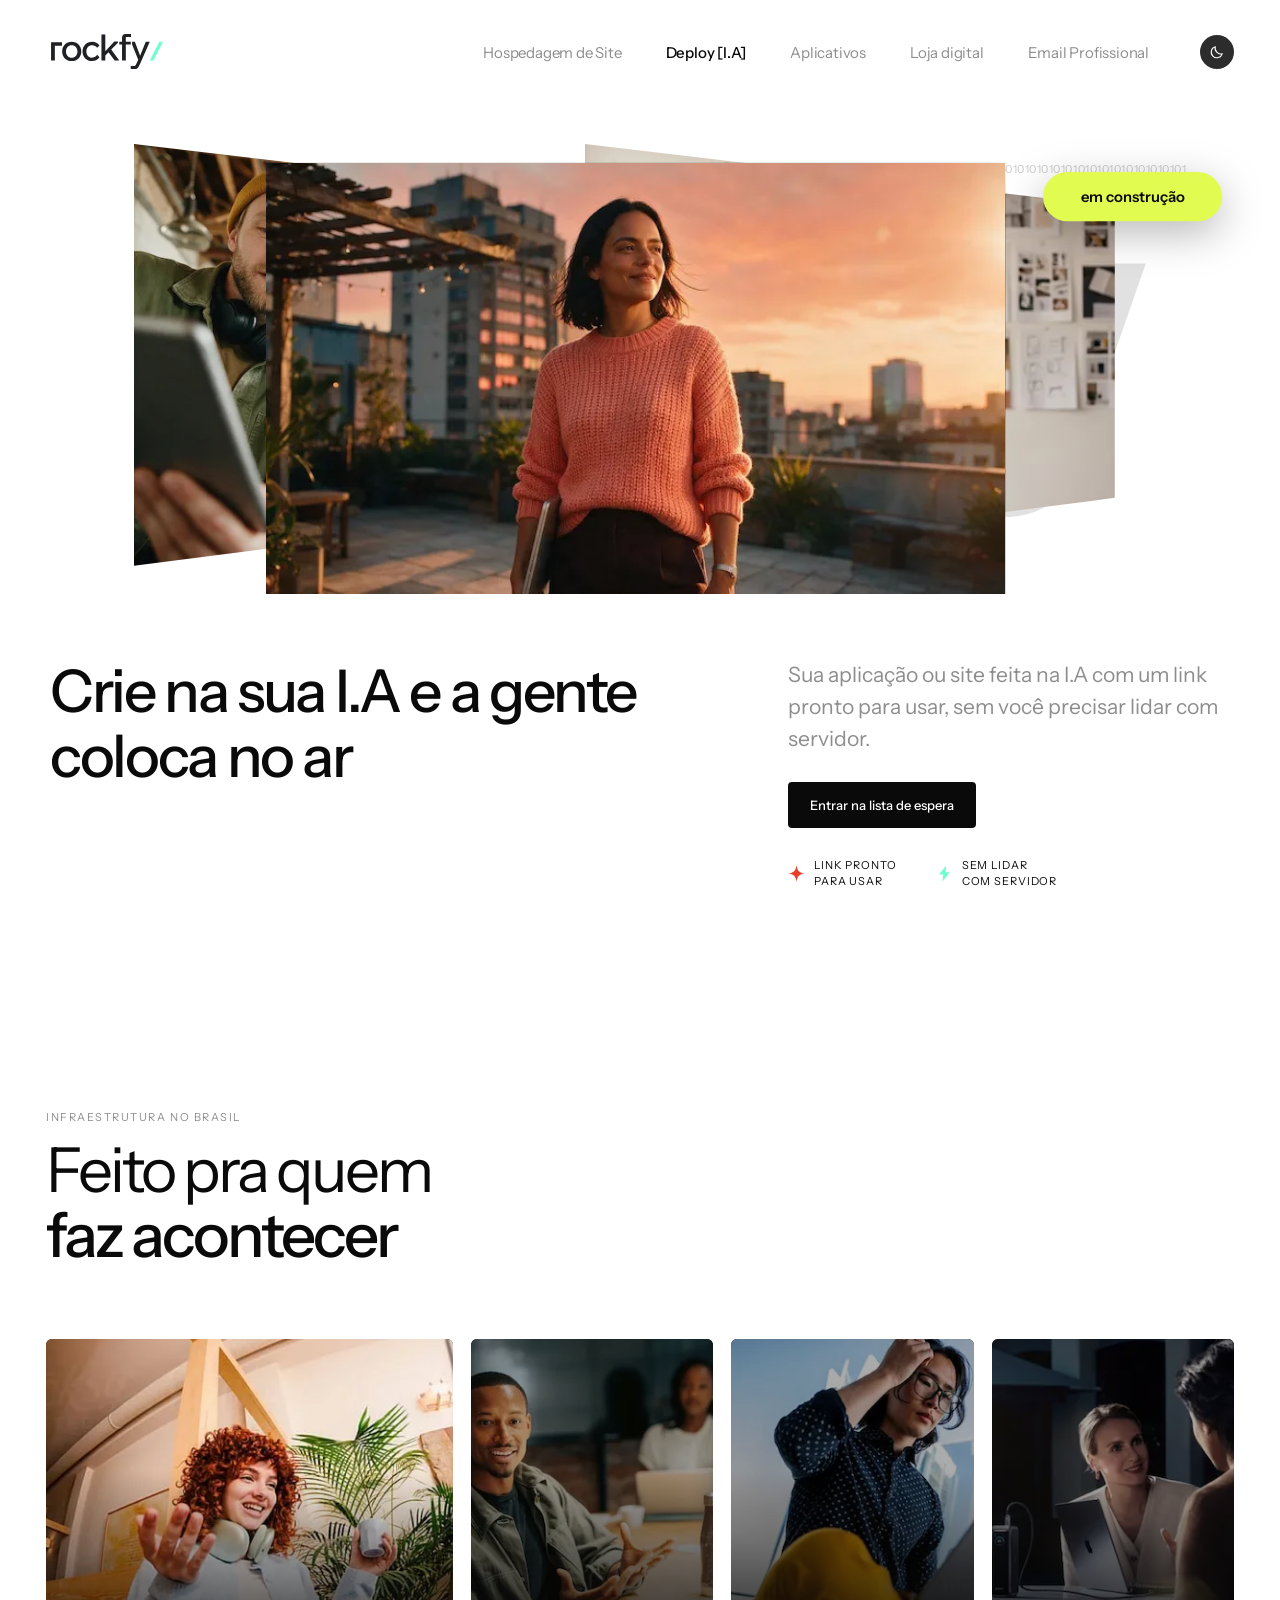
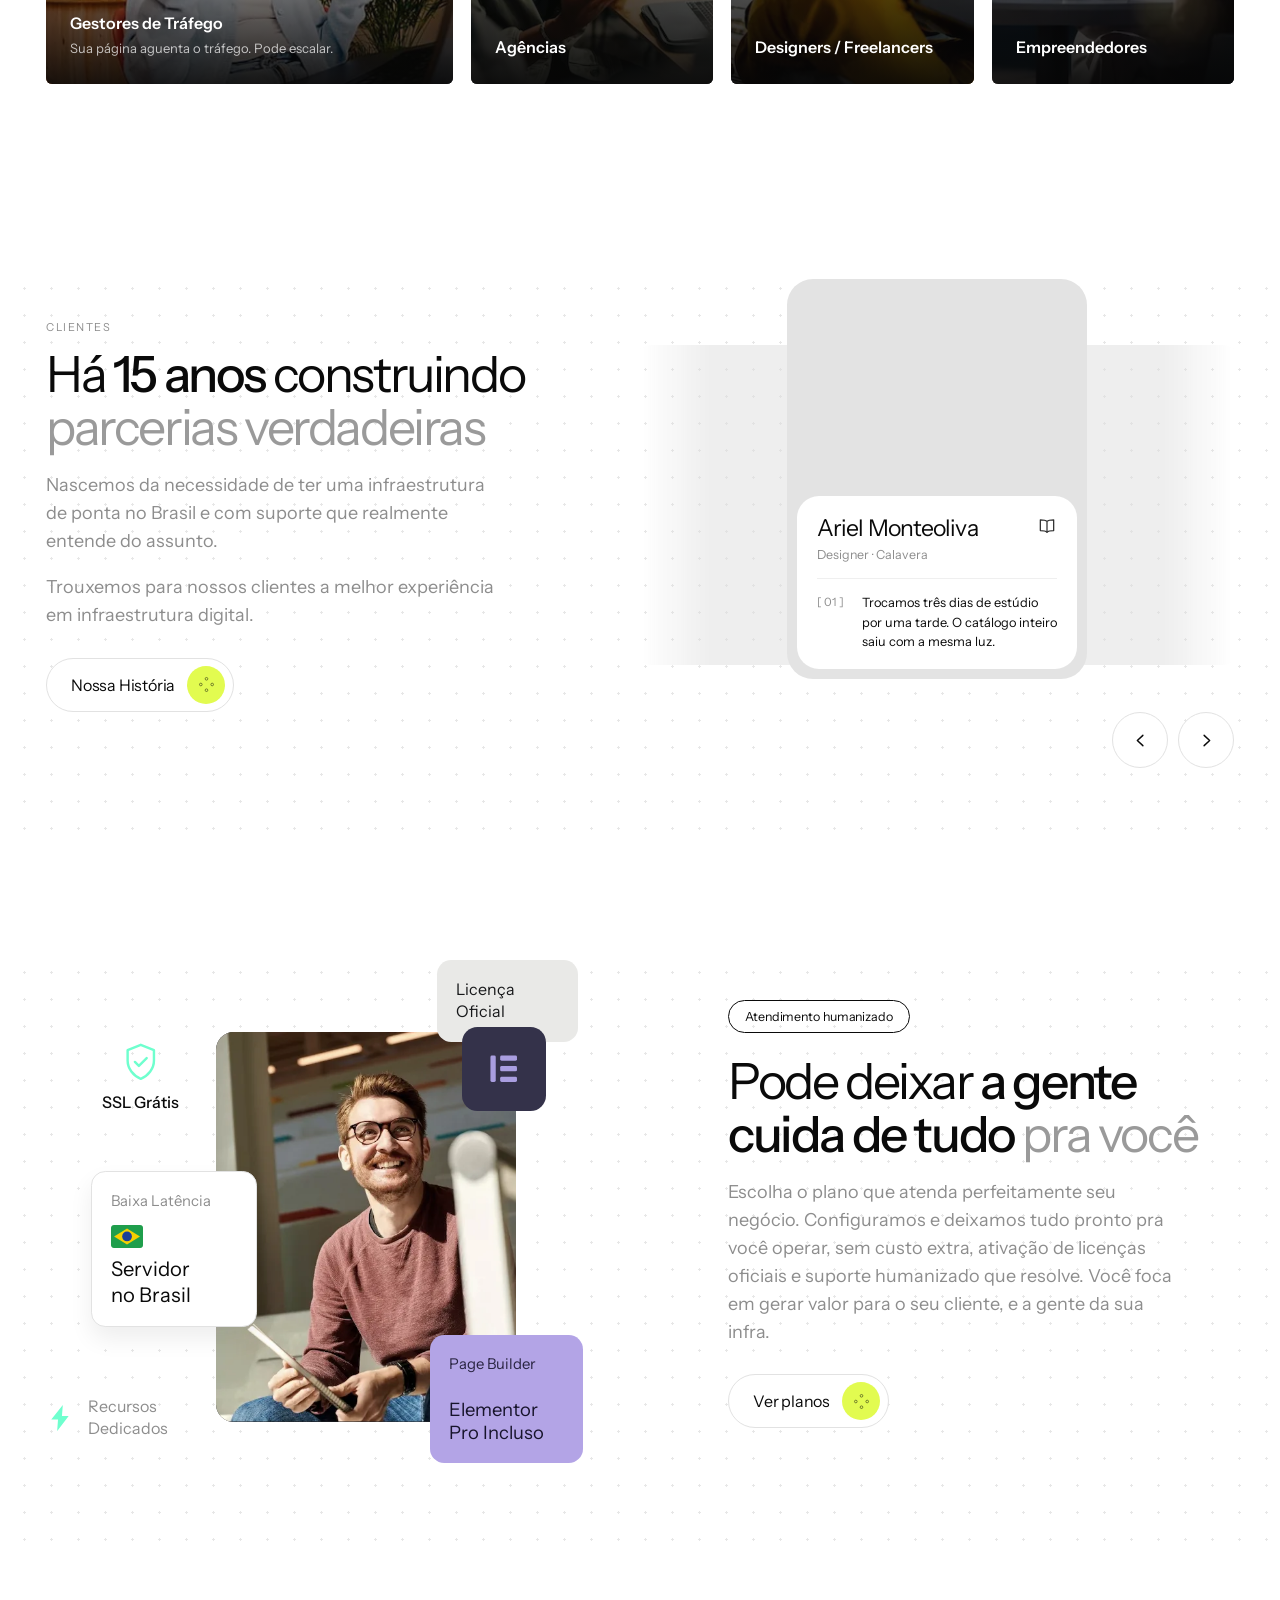
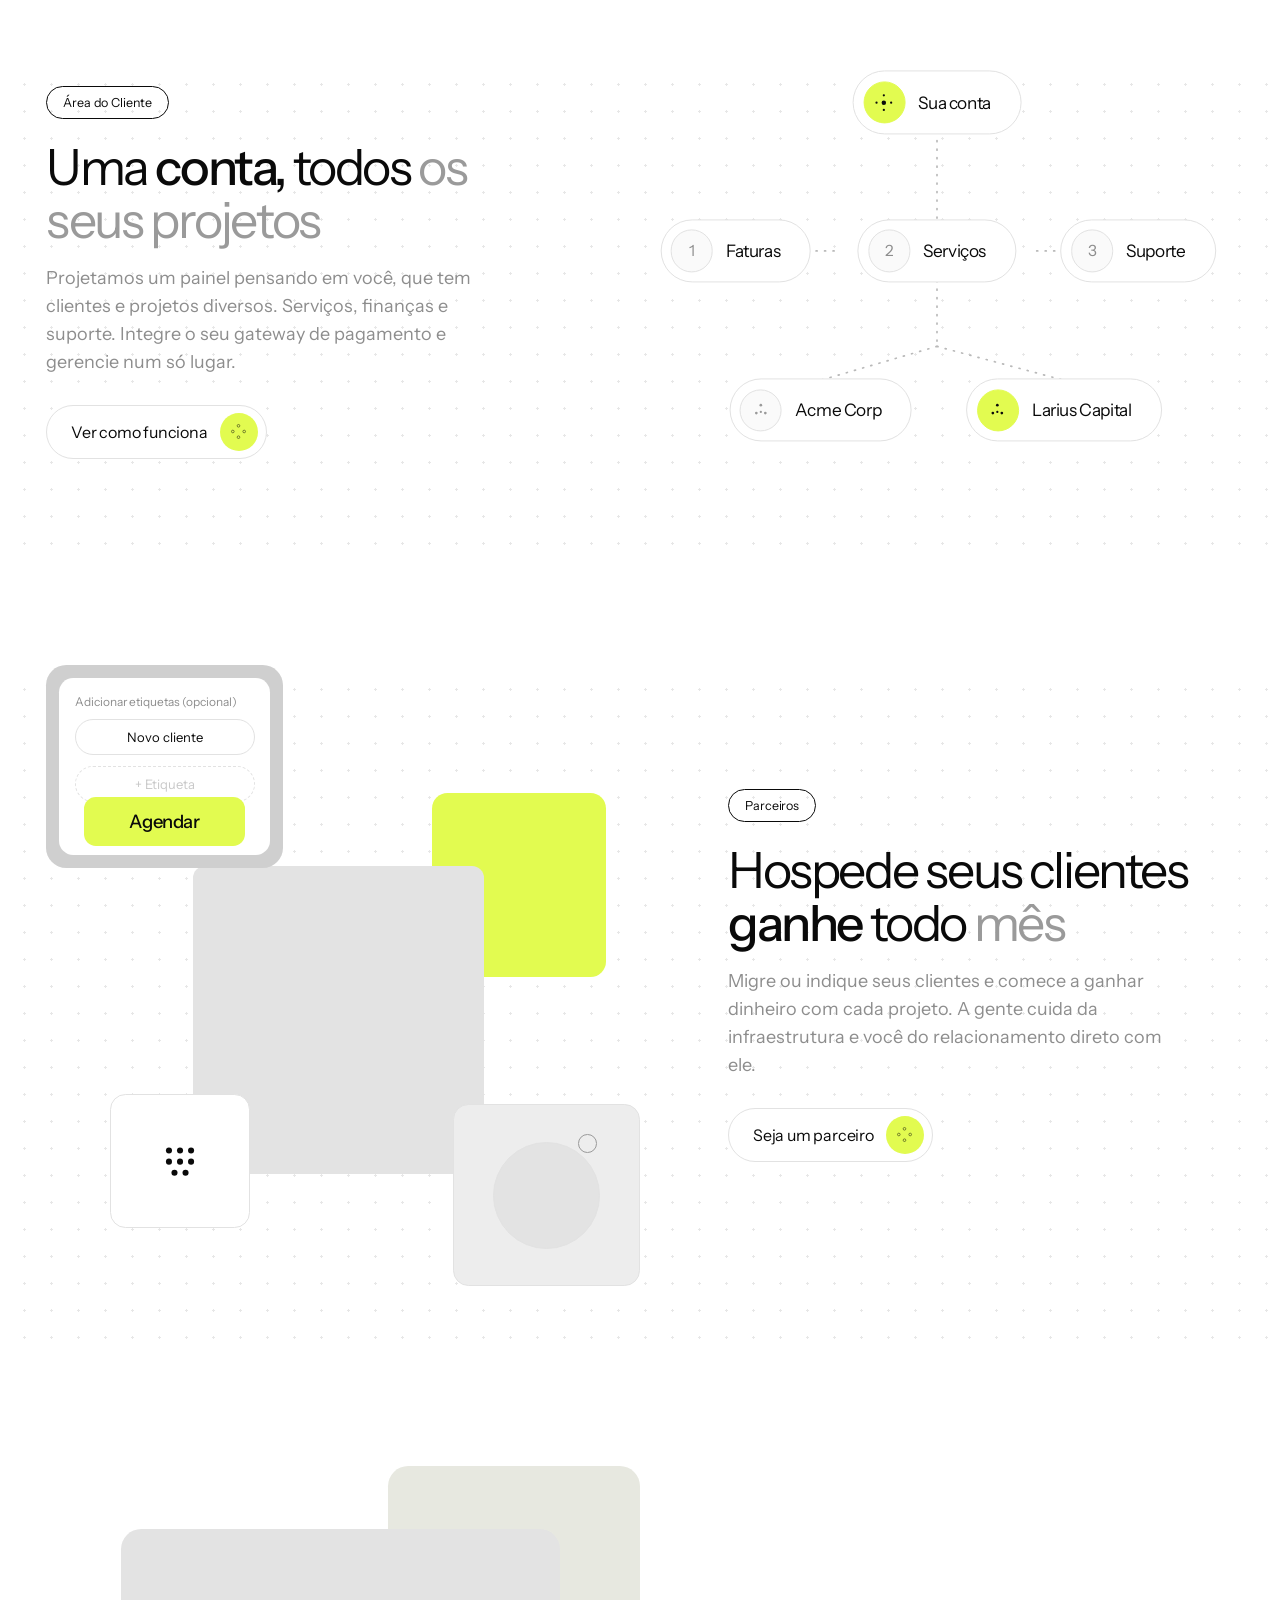
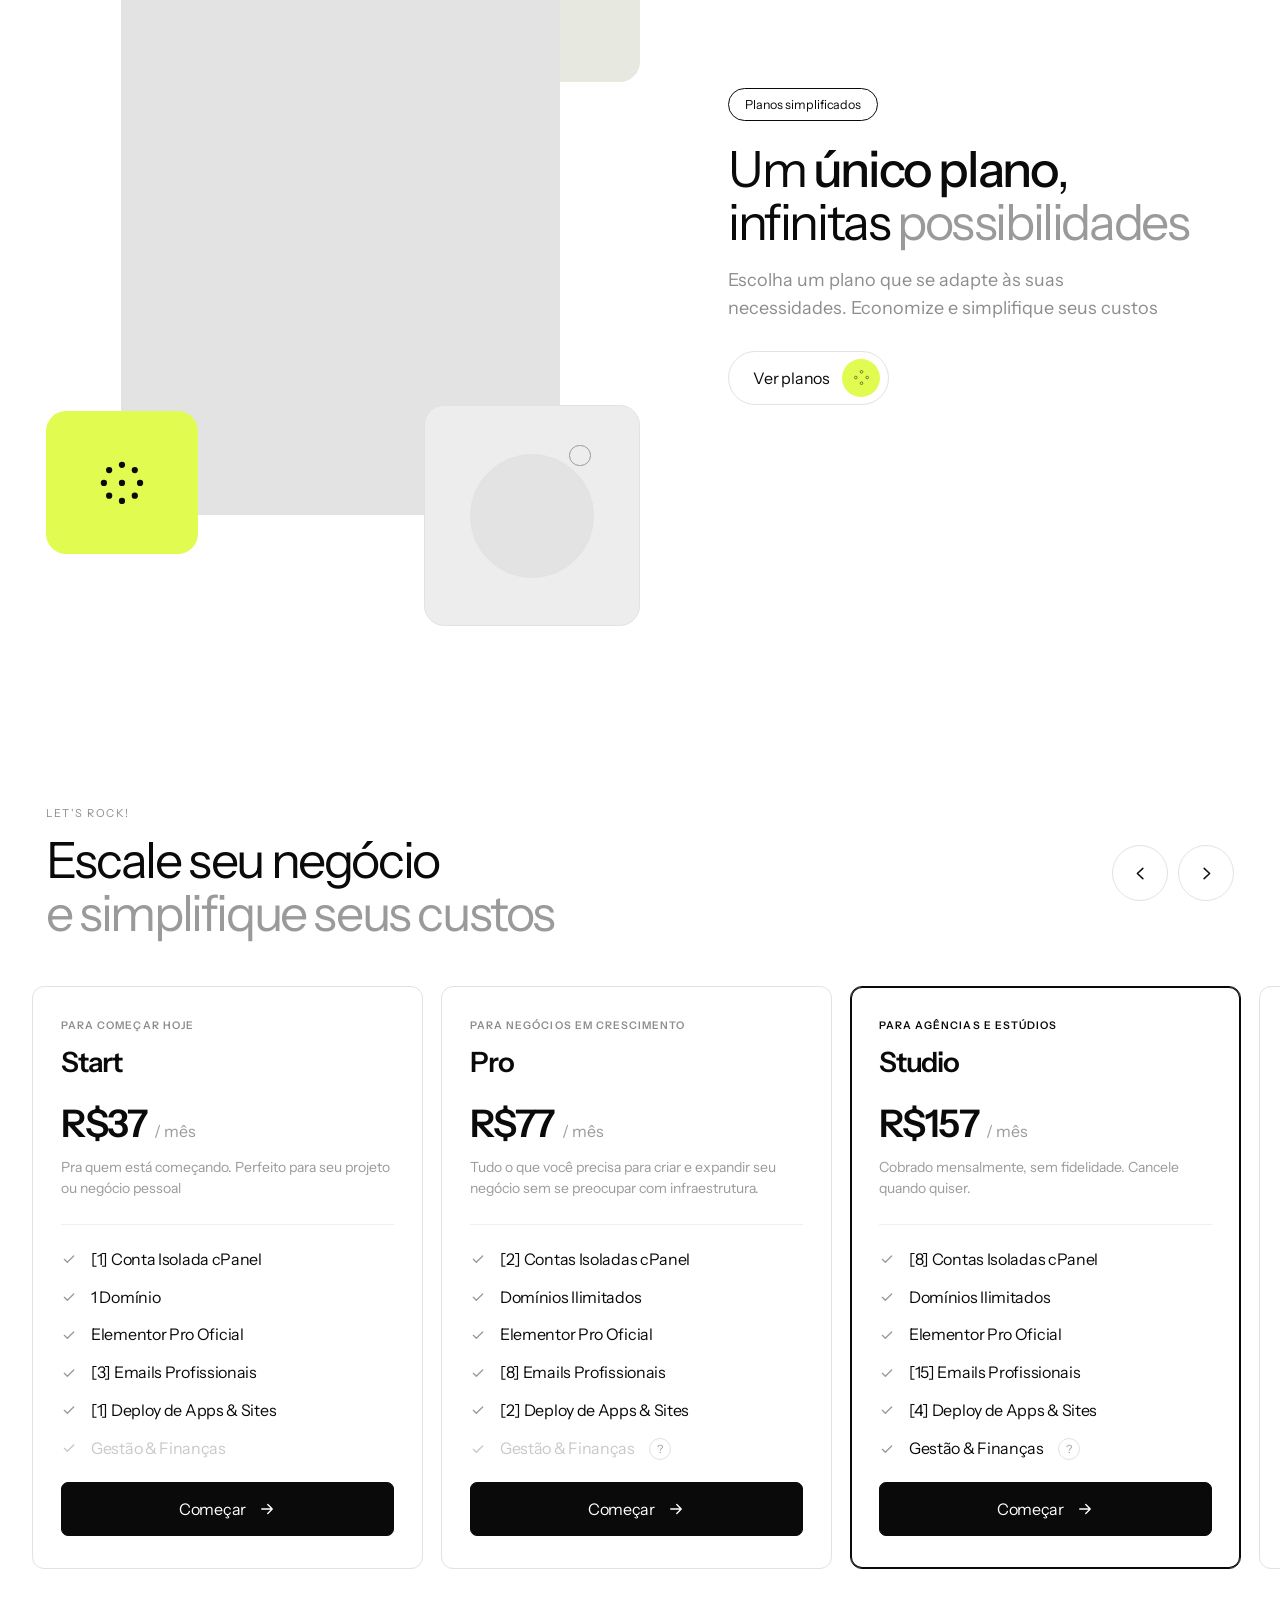
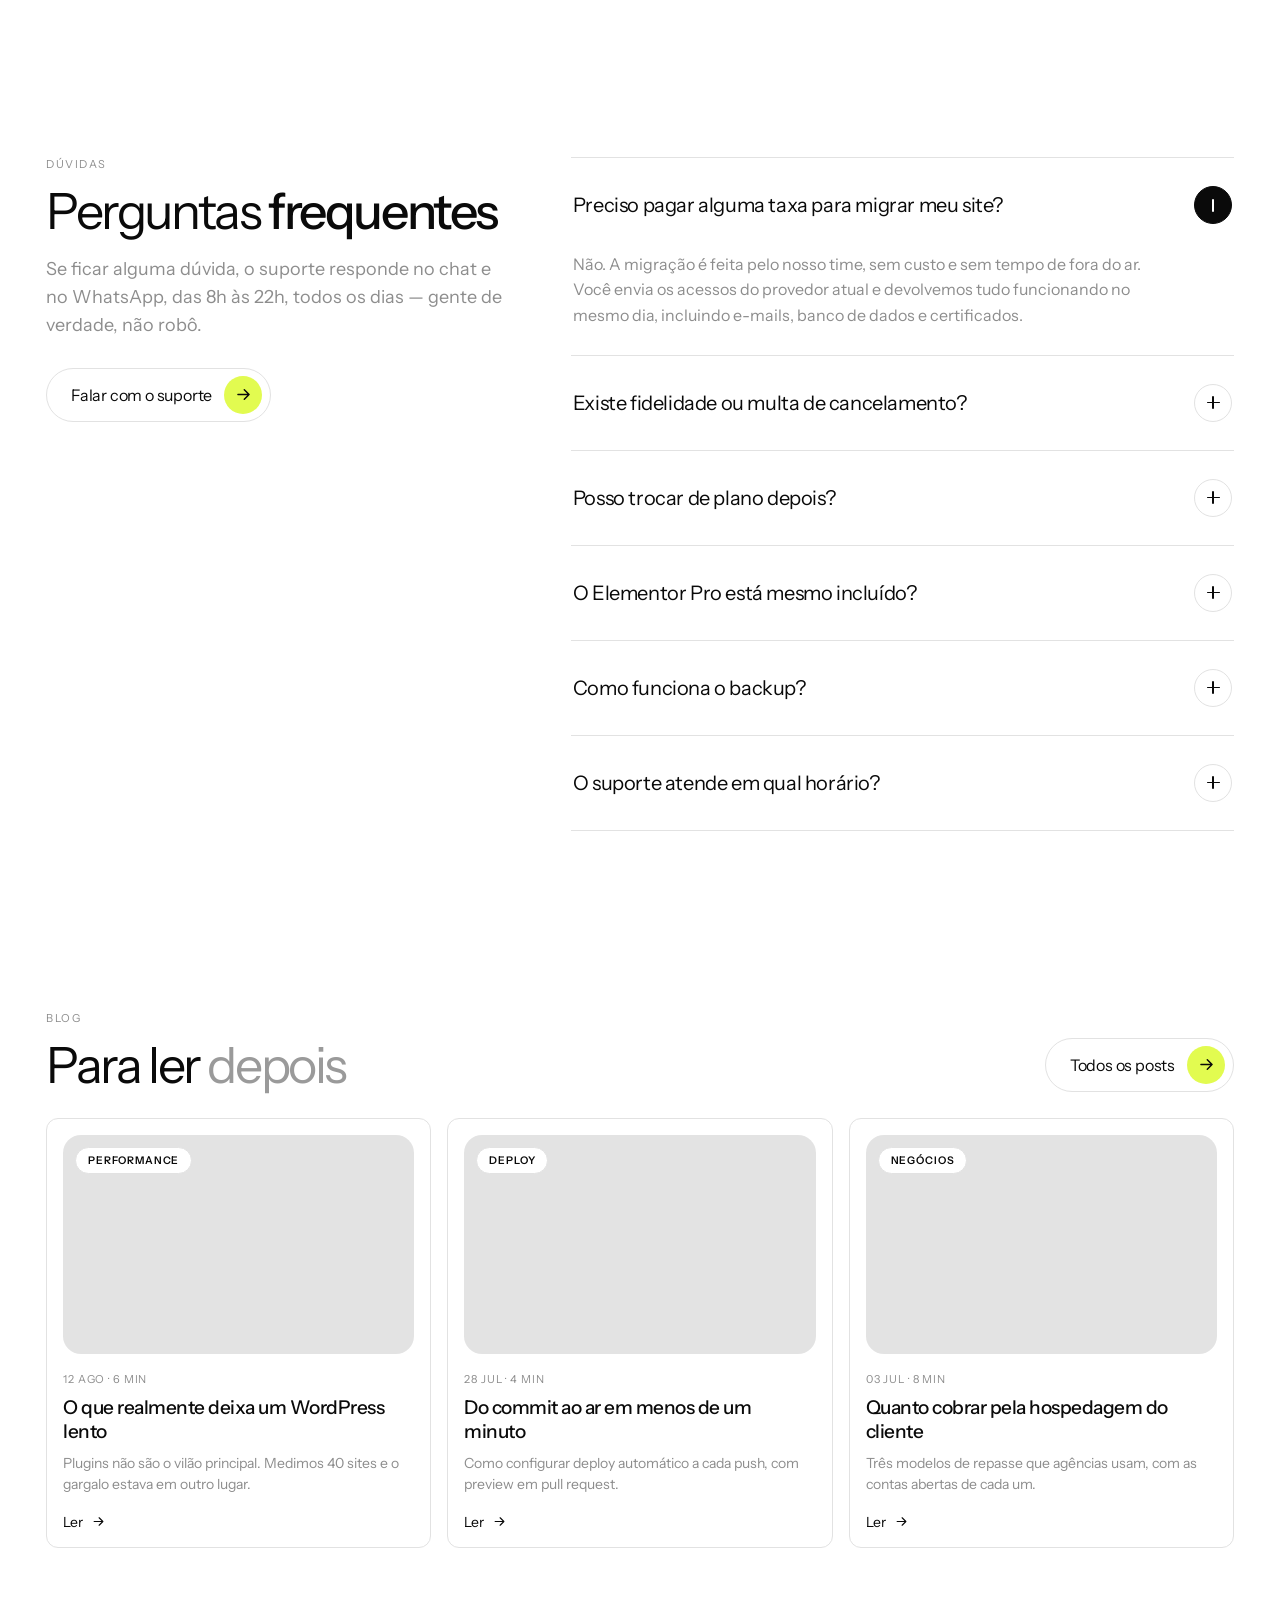
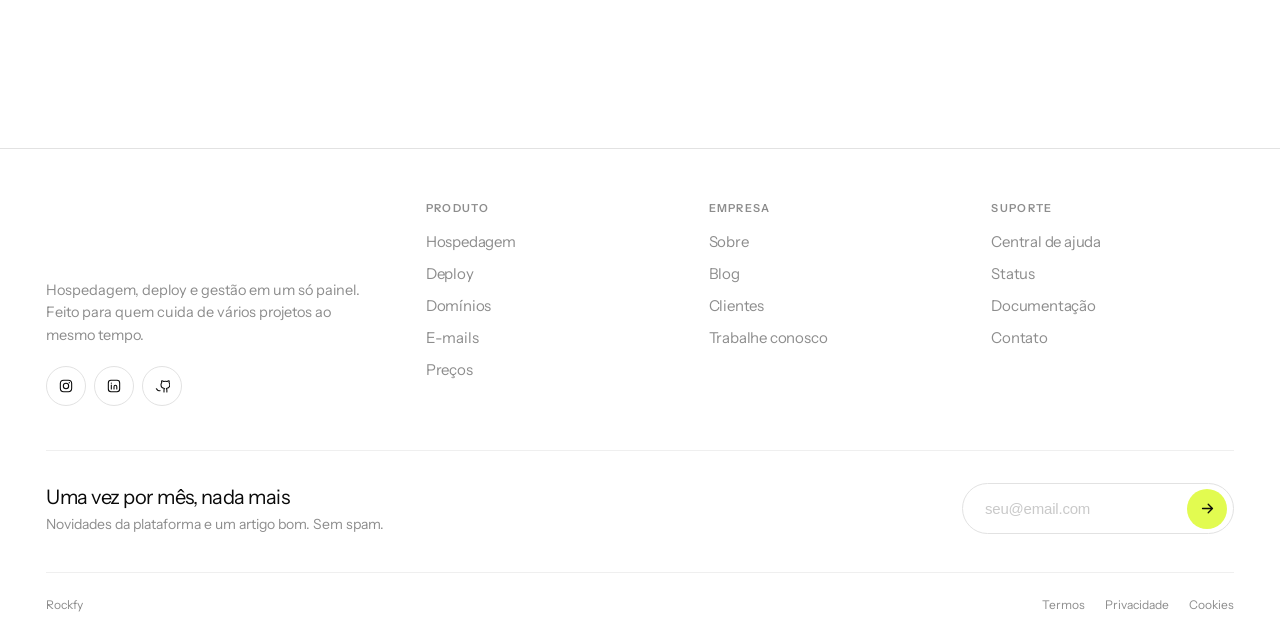
==== deploy.html @ 1d383b5d "home" ====
<!doctype html>
<html lang="pt-BR" data-theme="light">
<head>
<meta charset="UTF-8">
<meta name="viewport" content="width=device-width, initial-scale=1">
<meta name="description" content="Publique a aplicação que você criou na I.A com um link pronto para usar, sem lidar com servidor. Deploy gerenciado pela Rockfy, servidor no Brasil.">
<meta name="theme-color" content="#ffffff">
<title>Deploy de apps feitos com I.A | Rockfy</title>

<!-- domínio: rockfy.com -->
<link rel="canonical" href="https://rockfy.com/deploy">
<link rel="icon" href="icon.svg" type="image/svg+xml">
<meta name="robots" content="index,follow,max-image-preview:large">

<meta property="og:type" content="website">
<meta property="og:site_name" content="Rockfy">
<meta property="og:locale" content="pt_BR">
<meta property="og:url" content="https://rockfy.com/deploy">
<meta property="og:title" content="Deploy de apps feitos com I.A | Rockfy">
<meta property="og:description" content="Publique a aplicação que você criou na I.A com um link pronto para usar, sem lidar com servidor. Deploy gerenciado pela Rockfy, servidor no Brasil.">
<meta property="og:image" content="https://rockfy.com/img/rockfy-logo.svg">
<meta property="og:image:alt" content="Rockfy">

<meta name="twitter:card" content="summary_large_image">
<meta name="twitter:title" content="Deploy de apps feitos com I.A | Rockfy">
<meta name="twitter:description" content="Publique a aplicação que você criou na I.A com um link pronto para usar, sem lidar com servidor. Deploy gerenciado pela Rockfy, servidor no Brasil.">
<meta name="twitter:image" content="https://rockfy.com/img/rockfy-logo.svg">
<link rel="preconnect" href="https://fonts.googleapis.com">
<link rel="preconnect" href="https://fonts.gstatic.com" crossorigin>
<link href="https://fonts.googleapis.com/css2?family=Instrument+Sans:wght@400;500;600&display=swap" rel="stylesheet">
<link rel="stylesheet" href="styles.css">
<script type="application/ld+json">
{
 "@context": "https://schema.org",
 "@type": "Organization",
 "name": "Rockfy",
 "url": "https://rockfy.com",
 "logo": "https://rockfy.com/img/rockfy-logo.svg",
 "description": "Hospedagem, deploy e gestão de projetos digitais em um só painel.",
 "areaServed": {
  "@type": "Country",
  "name": "Brasil"
 },
 "contactPoint": {
  "@type": "ContactPoint",
  "contactType": "customer support",
  "availableLanguage": [
   "Portuguese"
  ],
  "hoursAvailable": {
   "@type": "OpeningHoursSpecification",
   "dayOfWeek": [
    "Monday",
    "Tuesday",
    "Wednesday",
    "Thursday",
    "Friday",
    "Saturday",
    "Sunday"
   ],
   "opens": "08:00",
   "closes": "22:00"
  }
 }
}
</script>
<script type="application/ld+json">
{
 "@context": "https://schema.org",
 "@type": "WebSite",
 "name": "Rockfy",
 "url": "https://rockfy.com",
 "inLanguage": "pt-BR"
}
</script>
<script type="application/ld+json">
{
 "@context": "https://schema.org",
 "@type": "FAQPage",
 "mainEntity": [
  {
   "@type": "Question",
   "name": "Preciso pagar alguma taxa para migrar meu site?",
   "acceptedAnswer": {
    "@type": "Answer",
    "text": "Não. A migração é feita pelo nosso time, sem custo e sem tempo de fora do ar. Você envia os acessos do provedor atual e devolvemos tudo funcionando no mesmo dia, incluindo e-mails, banco de dados e certificados."
   }
  },
  {
   "@type": "Question",
   "name": "Existe fidelidade ou multa de cancelamento?",
   "acceptedAnswer": {
    "@type": "Answer",
    "text": "Nenhuma. A cobrança é mensal e você cancela pelo painel quando quiser. O plano segue ativo até o fim do ciclo já pago, e você leva seus arquivos e bancos num backup completo."
   }
  },
  {
   "@type": "Question",
   "name": "Posso trocar de plano depois?",
   "acceptedAnswer": {
    "@type": "Answer",
    "text": "Sim, para cima ou para baixo, a qualquer momento. O upgrade vale na hora e cobramos apenas a diferença proporcional aos dias restantes. O downgrade entra no próximo ciclo, sem perder nada do que está publicado."
   }
  },
  {
   "@type": "Question",
   "name": "O Elementor Pro está mesmo incluído?",
   "acceptedAnswer": {
    "@type": "Answer",
    "text": "Está, com licença oficial ativada direto no painel — não é versão anulada nem compartilhada. Vale para todos os sites dentro do seu plano, enquanto a assinatura estiver ativa."
   }
  },
  {
   "@type": "Question",
   "name": "Como funciona o backup?",
   "acceptedAnswer": {
    "@type": "Answer",
    "text": "Backup diário automático dos últimos 30 dias, guardado fora do servidor principal. A restauração é feita por você mesmo, em um clique, escolhendo o dia — ou pelo suporte, se preferir."
   }
  },
  {
   "@type": "Question",
   "name": "O suporte atende em qual horário?",
   "acceptedAnswer": {
    "@type": "Answer",
    "text": "Chat e WhatsApp das 8h às 22h, todos os dias. Fora desse horário, incidentes de indisponibilidade continuam monitorados por plantão e tratados na hora."
   }
  }
 ]
}
</script>
</head>
<body>
<div class="screen" id="site-content">
<!-- ══════ HEADER ══════ -->
  <header class="top">
    <a class="logo" href="index.html" aria-label="Rockfy — página inicial"><img src="img/rockfy-logo.svg" width="120" height="44" decoding="async" alt="Rockfy">
      <svg viewBox="0 0 100 100" xmlns="http://www.w3.org/2000/svg">
        <path class="fg" d="M6 6h58v18H30v13h30v18H30v18H6V6Z"/>
        <rect class="fg" x="6" y="66" width="20" height="20"/>
        <circle class="bg" cx="24" cy="17" r="4.6"/><circle class="bg" cx="40" cy="13" r="4"/>
        <circle class="bg" cx="52" cy="22" r="3.4"/><circle class="bg" cx="20" cy="34" r="3.6"/>
        <circle class="bg" cx="42" cy="45" r="3.2"/><circle class="bg" cx="20" cy="55" r="3"/>
        <text class="fg" x="72" y="88" font-family="Helvetica,Arial" font-size="15">®</text>
      </svg></a>
    <nav class="topnav">
      <a href="#">Hospedagem de Site</a>
      <a href="deploy.html" class="is-on" aria-current="page">Deploy [I.A]</a>
      <a href="#">Aplicativos</a>
      <a href="#">Loja digital</a>
      <a href="#">Email Profissional</a>
    </nav>
    <nav class="nav">
      <button class="burger" id="menuBtn" aria-label="Abrir menu" aria-expanded="false" aria-controls="mobileMenu"><span></span><span></span></button>
      <span class="label" id="menuLabel">Menu</span>
    </nav>
    <button class="moon" id="themeBtn" aria-label="Alternar tema"><svg viewBox="0 0 24 24"><path d="M20 14.5A8.5 8.5 0 0 1 9.5 4a8.5 8.5 0 1 0 10.5 10.5Z" stroke-width="1.6" stroke-linejoin="round"/></svg></button>
  </header>

  <!-- ══════ MENU MOBILE ══════ -->
  <div class="mmenu" id="mobileMenu" hidden>
    <nav class="mmenu__nav" aria-label="Menu principal">
      <a href="#">Hospedagem de Site</a>
      <a href="deploy.html" class="is-on" aria-current="page">Deploy [I.A]</a>
      <a href="#">Aplicativos</a>
      <a href="#">Loja digital</a>
      <a href="#">Email Profissional</a>
    </nav>
  </div>
<main id="main-content">
<!-- ══════ HERO DEPLOY ══════ -->
  <section class="deploy-hero" aria-labelledby="deploy-title">
    <div class="deploy-stage">
      <div class="deploy-stage__word"><img src="deploy-assets/deploy.svg" width="1118" height="363" decoding="async" alt="" aria-hidden="true"></div>
      <p class="deploy-binary" aria-hidden="true">01010101010101010101010101010101010101</p>
      <div class="deploy-stack-wrap"><div class="deploy-stack" role="img" aria-label="Composição de quatro camadas sobrepostas">
        <div class="deploy-card"><img src="deploy-assets/6.webp" width="700" height="467" decoding="async" alt="" aria-hidden="true"></div><div class="deploy-card"><img src="deploy-assets/5.webp" width="700" height="394" decoding="async" alt="" aria-hidden="true"></div><div class="deploy-card"><img src="deploy-assets/freelancer.webp" width="600" height="360" decoding="async" alt="" aria-hidden="true"></div><div class="deploy-card"><img src="deploy-assets/designer.webp" width="600" height="401" decoding="async" alt="" aria-hidden="true"></div>
        <div class="deploy-pill" aria-hidden="true"><svg viewBox="0 0 158 44" preserveAspectRatio="xMidYMid meet"><rect width="157.3" height="43.3" rx="21.6" fill="var(--accent)"></rect><text x="50%" y="50%" text-anchor="middle" dominant-baseline="central" font-family="var(--font)" font-size="13" font-weight="600" fill="var(--on-accent)">em construção</text></svg></div>
      </div></div>
    </div>
    <div class="deploy-content"><h1 id="deploy-title">Crie na sua I.A e a gente coloca no ar</h1><div class="deploy-pitch"><p>Sua aplicação ou site feita na I.A com um link pronto para usar, sem você precisar lidar com servidor.</p><button class="deploy-cta" type="button">Entrar na lista de espera</button><div class="deploy-features"><div class="deploy-feature"><svg width="17" height="17" viewBox="0 0 24 24" fill="#e8402a" aria-hidden="true"><path d="M12 0c1.05 8.2 3.8 10.95 12 12-8.2 1.05-10.95 3.8-12 12-1.05-8.2-3.8-10.95-12-12C8.2 10.95 10.95 8.2 12 0z"></path></svg><span>Link pronto<br>para usar</span></div><div class="deploy-feature"><svg width="16" height="17" viewBox="0 0 24 24" fill="#6fffce" aria-hidden="true"><path d="M13.6 0 3 13.4h6.2L8.4 24 19 10.2h-6.2L13.6 0z"></path></svg><span>Sem lidar<br>com servidor</span></div></div></div></div>
  </section>

  <!-- ══════ 2 · DEPOIMENTOS ══════ -->
  <section class="section" aria-labelledby="audience-title">
    <div class="voices__head">
      <div>
        <p class="eyebrow">Infraestrutura no Brasil</p>
        <h2 class="voices__title" id="audience-title">Feito pra quem <br><b>faz acontecer</b></h2>
      </div>
    </div>
    <div class="audience-row" id="audienceRow">
      <button type="button" class="audience-card" aria-pressed="false">
        <img class="audience-card__media" src="img/trefego.webp" alt="Gestores de Tráfego" width="600" height="360" decoding="async" loading="lazy">
        <span class="audience-card__veil"></span>
        <span class="audience-card__text">
          <span class="audience-card__title">Gestores de Tráfego</span>
          <span class="audience-card__desc">Sua página aguenta o tráfego. Pode escalar.</span>
        </span>
      </button>
      <button type="button" class="audience-card" aria-pressed="false">
        <img class="audience-card__media" src="img/agencia.webp" alt="Agências" width="600" height="360" decoding="async" loading="lazy">
        <span class="audience-card__veil"></span>
        <span class="audience-card__text">
          <span class="audience-card__title">Agências</span>
          <span class="audience-card__desc">Um painel isolado por cliente. Revenda sem dor de cabeça.</span>
        </span>
      </button>
      <button type="button" class="audience-card" aria-pressed="false">
        <img class="audience-card__media" src="img/freelancer.webp" alt="Designers / Freelancers" width="600" height="360" decoding="async" loading="lazy">
        <span class="audience-card__veil"></span>
        <span class="audience-card__text">
          <span class="audience-card__title">Designers / Freelancers</span>
          <span class="audience-card__desc">Elementor Pro incluso. Entregue o projeto mais rápido.</span>
        </span>
      </button>
      <button type="button" class="audience-card" aria-pressed="false">
        <img class="audience-card__media" src="img/empreendedor.webp" alt="Empreendedores" width="600" height="360" decoding="async" loading="lazy">
        <span class="audience-card__veil"></span>
        <span class="audience-card__text">
          <span class="audience-card__title">Empreendedores</span>
          <span class="audience-card__desc">Site no ar e suporte com gente de verdade do outro lado.</span>
        </span>
      </button>
    </div>
  </section>

  <!-- ══════ 3 · INVEST IN YOUR PEOPLE ══════ -->
  <section class="section dotted">
    <div class="split">
      <div>
        <p class="eyebrow">Clientes</p>
        <h2 class="title">Há <b>15 anos</b> construindo <em>parcerias verdadeiras</em></h2>
        <p class="para">Nascemos da necessidade de ter uma infraestrutura de ponta no Brasil e com suporte que realmente entende do assunto.</p>
        <p class="para">Trouxemos para nossos clientes a melhor experiência em infraestrutura digital.</p>
        <button class="cta">
          Nossa História
          <span class="badge"><svg viewBox="0 0 40 40"><circle cx="20" cy="8" r="2.8"/><circle cx="32" cy="20" r="2.8"/><circle cx="20" cy="32" r="2.8"/><circle cx="8" cy="20" r="2.8"/></svg></span>
        </button>
      </div>

      <div class="voices-embedded" aria-roledescription="carrossel" aria-label="Depoimentos de clientes">
        <div class="deck" id="deckClients"></div>
        <div class="dots" id="dotsClients"></div>
        <div class="voices__controls"><button class="arrowbtn" id="prevEmbedded" aria-label="Anterior"><svg viewBox="0 0 24 24"><path d="M15 5.5 8 12l7 6.5" stroke-width="1.8" stroke-linecap="round" stroke-linejoin="round"/></svg></button><button class="arrowbtn" id="nextEmbedded" aria-label="Próximo"><svg viewBox="0 0 24 24"><path d="m9 5.5 7 6.5-7 6.5" stroke-width="1.8" stroke-linecap="round" stroke-linejoin="round"/></svg></button></div>
      </div>
    </div>
  </section>

  <!-- ══════ 4 · CATÁLOGO / COLAGEM A ══════ -->
  <section class="section dotted">
    <div class="split split--rev">
      <div>
        <span class="tagline">Atendimento humanizado</span>
        <h2 class="title">Pode deixar <b>a gente cuida de tudo</b> <em>pra você</em></h2>
        <p class="para">Escolha o plano que atenda perfeitamente seu negócio. Configuramos e deixamos tudo pronto pra você operar, sem custo extra, ativação de licenças oficiais e suporte humanizado que resolve. Você foca em gerar valor para o seu cliente, e a gente da sua infra.</p>
        <button class="cta">
          Ver planos
          <span class="badge"><svg viewBox="0 0 40 40"><circle cx="20" cy="8" r="2.8"/><circle cx="32" cy="20" r="2.8"/><circle cx="20" cy="32" r="2.8"/><circle cx="8" cy="20" r="2.8"/></svg></span>
        </button>
      </div>

      <div class="wp-collage">
        <div class="wp-collage__photo">
          <img src="img/hospedagem-gerenciada.webp" alt="" aria-hidden="true" width="464" height="600" loading="lazy" decoding="async">
        </div>

        <div class="wp-fl wp-fl--ssl">
          <div class="wp-fl-icon">
            <svg viewBox="0 0 24 24" fill="none" stroke="#6fffce" stroke-width="1.4" stroke-linecap="round" stroke-linejoin="round" aria-hidden="true">
              <path d="M12 2.2 4.4 5.3v6c0 4.6 3.2 8.8 7.6 10.5 4.4-1.7 7.6-5.9 7.6-10.5v-6L12 2.2z"/>
              <path d="M8.6 12.1l2.3 2.3 4.5-4.5"/>
            </svg>
            <p>SSL Grátis</p>
          </div>
        </div>

        <div class="wp-fl wp-fl--models">
          <div class="wp-fl-box"><p class="wp-fl-box__label">Licença Oficial</p></div>
        </div>

        <div class="wp-fl wp-fl--logo" aria-hidden="true">
          <svg viewBox="0 0 24 24" fill="#a99ee0">
            <rect x="3" y="3" width="3.6" height="18" rx="1"/>
            <rect x="9.6" y="3" width="11.4" height="3.6" rx="1"/>
            <rect x="9.6" y="10.2" width="11.4" height="3.6" rx="1"/>
            <rect x="9.6" y="17.4" width="11.4" height="3.6" rx="1"/>
          </svg>
        </div>

        <div class="wp-fl wp-fl--latency">
          <div class="wp-fl-box">
            <p class="wp-fl-box__label">Baixa Latência</p>
            <svg class="wp-flag" viewBox="0 0 42 30" aria-hidden="true">
              <rect width="42" height="30" rx="2" fill="#1f9e4c"/>
              <path d="M21 4.5 38 15 21 25.5 4 15z" fill="#f5d000"/>
              <circle cx="21" cy="15" r="6.4" fill="#1c3f97"/>
            </svg>
            <p class="wp-fl-box__value">Servidor<br>no Brasil</p>
          </div>
        </div>

        <div class="wp-fl wp-fl--resources">
          <div class="wp-fl-icon">
            <svg viewBox="0 0 24 24" fill="#6fffce" aria-hidden="true"><path d="M13.6 0 3 13.4h6.2L8.4 24 19 10.2h-6.2L13.6 0z"/></svg>
            <p>Recursos<br>Dedicados</p>
          </div>
        </div>

        <div class="wp-fl wp-fl--builder">
          <div class="wp-fl-box">
            <p class="wp-fl-box__label">Page Builder</p>
            <p class="wp-fl-box__value">Elementor<br>Pro Incluso</p>
          </div>
        </div>
      </div>
    </div>
  </section>

  <!-- ══════ 5 · DATA GRID ══════ -->
  <section class="section dotted">
    <div class="split split--cta-last">
      <div>
        <span class="tagline">Área do Cliente</span>
        <h2 class="title">Uma <b>conta,</b> todos <em>os seus projetos</em></h2>
        <p class="para">Projetamos um painel pensando em você, que tem clientes e projetos diversos. Serviços, finanças e suporte. Integre o seu gateway de pagamento e gerencie num só lugar.</p>
        <button class="cta">
          Ver como funciona
          <span class="badge"><svg viewBox="0 0 40 40"><circle cx="20" cy="8" r="2.8"/><circle cx="32" cy="20" r="2.8"/><circle cx="20" cy="32" r="2.8"/><circle cx="8" cy="20" r="2.8"/></svg></span>
        </button>
      </div>

      <div class="flow" role="img" aria-label="Sua conta distribui para Faturas, Serviços e Suporte, que atendem os clientes Acme Corp e Larius Capital">
        <svg class="flow__wires" viewBox="0 0 560 400" preserveAspectRatio="none" aria-hidden="true">
          <path d="M280 68 V152"/><path d="M158 180 H186"/><path d="M374 180 H402"/>
          <path d="M280 208 V270"/><path d="M280 270 L170 302"/><path d="M280 270 L400 302"/>
        </svg>
        <div class="node node--accent n-tags">
          <span class="node__badge"><svg viewBox="0 0 40 40"><circle cx="20" cy="20" r="4"/><circle cx="20" cy="7" r="2"/><circle cx="33" cy="20" r="2"/><circle cx="20" cy="33" r="2"/><circle cx="7" cy="20" r="2"/></svg></span>
          <span>Sua conta</span>
        </div>
        <div class="node n-sms"><span class="node__badge">1</span><span>Faturas</span></div>
        <div class="node n-insta"><span class="node__badge">2</span><span>Serviços</span></div>
        <div class="node n-mail"><span class="node__badge">3</span><span>Suporte</span></div>
        <div class="node n-u1">
          <span class="node__badge"><svg viewBox="0 0 40 40"><circle cx="20" cy="12" r="2.4"/><circle cx="12" cy="26" r="2.4"/><circle cx="28" cy="26" r="2.4"/><circle cx="20" cy="24" r="2"/></svg></span>
          <span>Acme Corp</span>
        </div>
        <div class="node node--accent n-u2">
          <span class="node__badge"><svg viewBox="0 0 40 40"><circle cx="20" cy="12" r="2.4"/><circle cx="12" cy="26" r="2.4"/><circle cx="28" cy="26" r="2.4"/><circle cx="20" cy="24" r="2"/></svg></span>
          <span>Larius Capital</span>
        </div>
      </div>
    </div>
  </section>

  <!-- ══════ 6 · AGENDAMENTO / COLAGEM B ══════ -->
  <section class="section dotted">
    <div class="split split--rev">
      <div>
        <span class="tagline">Parceiros</span>
        <h2 class="title">Hospede seus clientes <b>ganhe</b> todo <em>mês</em></h2>
        <p class="para">Migre ou indique seus clientes e comece a ganhar dinheiro com cada projeto. A gente cuida da infraestrutura e você do relacionamento direto com ele.</p>
        <button class="cta">
          Seja um parceiro
          <span class="badge"><svg viewBox="0 0 40 40"><circle cx="20" cy="8" r="2.8"/><circle cx="32" cy="20" r="2.8"/><circle cx="20" cy="32" r="2.8"/><circle cx="8" cy="20" r="2.8"/></svg></span>
        </button>
      </div>

      <div class="collage col-b">
        <div class="b-lime"></div>
        <div class="b-photo"></div>
        <div class="b-ui">
          <div class="b-ui__inner">
            <p class="b-ui__label">Adicionar etiquetas (opcional)</p>
            <div class="b-ui__pill">Novo cliente</div>
            <div class="b-ui__pill b-ui__pill--ghost">+ Etiqueta</div>
          </div>
          <button class="b-ui__btn">Agendar</button>
        </div>
        <span class="b-mark">
          <svg viewBox="0 0 40 40">
            <circle cx="12" cy="12" r="2.2"/><circle cx="20" cy="12" r="2.2"/><circle cx="28" cy="12" r="2.2"/>
            <circle cx="12" cy="20" r="2.2"/><circle cx="20" cy="20" r="2.2"/><circle cx="28" cy="20" r="2.2"/>
            <circle cx="16" cy="28" r="2.2"/><circle cx="24" cy="28" r="2.2"/>
          </svg>
        </span>
        <div class="b-product"><span class="disc"></span></div>
      </div>
    </div>
  </section>

  <!-- ══════ 7 · COLAGEM VERTICAL ══════ -->
  <section class="section">
    <div class="split split--rev">
      <div>
        <span class="tagline">Planos simplificados</span>
        <h2 class="title">Um <b>único plano</b>, infinitas <em>possibilidades</em></h2>
        <p class="para">Escolha um plano que se adapte às suas necessidades. Economize e simplifique seus custos</p>
        <button class="cta">
          Ver planos
          <span class="badge"><svg viewBox="0 0 40 40"><circle cx="20" cy="8" r="2.8"/><circle cx="32" cy="20" r="2.8"/><circle cx="20" cy="32" r="2.8"/><circle cx="8" cy="20" r="2.8"/></svg></span>
        </button>
      </div>

      <div class="collage col-c">
      <div class="c-back"></div>
      <div class="c-photo"></div>
      <span class="c-lime">
        <svg viewBox="0 0 40 40">
          <circle cx="20" cy="9" r="1.9"/><circle cx="27.8" cy="12.2" r="1.9"/><circle cx="31" cy="20" r="1.9"/>
          <circle cx="27.8" cy="27.8" r="1.9"/><circle cx="20" cy="31" r="1.9"/><circle cx="12.2" cy="27.8" r="1.9"/>
          <circle cx="9" cy="20" r="1.9"/><circle cx="12.2" cy="12.2" r="1.9"/><circle cx="20" cy="20" r="1.9"/>
        </svg>
      </span>
      <div class="c-product"><span class="disc"></span></div>
      </div>
    </div>
  </section>


<section class="section">
    <div class="head">
      <div>
        <p class="eyebrow">Let's Rock!</p>
        <h2 class="title">Escale seu negócio <em><br>e simplifique seus custos</em></h2>
      </div>
      <div class="nav-arrows">
        <button class="arrowbtn" id="plansPrev" aria-label="Anterior">
          <svg viewBox="0 0 24 24"><path d="M15 5.5 8 12l7 6.5" stroke-width="1.8" stroke-linecap="round" stroke-linejoin="round"/></svg>
        </button>
        <button class="arrowbtn" id="plansNext" aria-label="Próximo">
          <svg viewBox="0 0 24 24"><path d="m9 5.5 7 6.5-7 6.5" stroke-width="1.8" stroke-linecap="round" stroke-linejoin="round"/></svg>
        </button>
      </div>
    </div>

    <div class="rail" id="rail"></div>
    <div class="dots" id="plansDots"></div>
  </section>


<!-- ══════ FAQ ══════ -->
  <section class="section faq">
    <div>
      <p class="eyebrow">Dúvidas</p>
      <h2 class="title">Perguntas <b>frequentes</b></h2>
      <p class="para">Se ficar alguma dúvida, o suporte responde no chat e no WhatsApp, das 8h às 22h, todos os dias — gente de verdade, não robô.</p>
      <button class="cta">
        Falar com o suporte
        <span class="badge"><svg viewBox="0 0 24 24"><path d="M5 12h14m-6-6 6 6-6 6" stroke-width="1.9" stroke-linecap="round" stroke-linejoin="round"/></svg></span>
      </button>
    </div>

    <div class="acc" id="acc">
      <div class="acc__item is-open">
        <button class="acc__btn" aria-expanded="true">
          <span class="acc__q">Preciso pagar alguma taxa para migrar meu site?</span>
          <span class="acc__ico" aria-hidden="true"></span>
        </button>
        <div class="acc__panel"><div>
          <p class="acc__a">Não. A migração é feita pelo nosso time, sem custo e sem tempo de fora do ar. Você envia os acessos do provedor atual e devolvemos tudo funcionando no mesmo dia, incluindo e-mails, banco de dados e certificados.</p>
        </div></div>
      </div>

      <div class="acc__item">
        <button class="acc__btn" aria-expanded="false">
          <span class="acc__q">Existe fidelidade ou multa de cancelamento?</span>
          <span class="acc__ico" aria-hidden="true"></span>
        </button>
        <div class="acc__panel"><div>
          <p class="acc__a">Nenhuma. A cobrança é mensal e você cancela pelo painel quando quiser. O plano segue ativo até o fim do ciclo já pago, e você leva seus arquivos e bancos num backup completo.</p>
        </div></div>
      </div>

      <div class="acc__item">
        <button class="acc__btn" aria-expanded="false">
          <span class="acc__q">Posso trocar de plano depois?</span>
          <span class="acc__ico" aria-hidden="true"></span>
        </button>
        <div class="acc__panel"><div>
          <p class="acc__a">Sim, para cima ou para baixo, a qualquer momento. O upgrade vale na hora e cobramos apenas a diferença proporcional aos dias restantes. O downgrade entra no próximo ciclo, sem perder nada do que está publicado.</p>
        </div></div>
      </div>

      <div class="acc__item">
        <button class="acc__btn" aria-expanded="false">
          <span class="acc__q">O Elementor Pro está mesmo incluído?</span>
          <span class="acc__ico" aria-hidden="true"></span>
        </button>
        <div class="acc__panel"><div>
          <p class="acc__a">Está, com licença oficial ativada direto no painel — não é versão anulada nem compartilhada. Vale para todos os sites dentro do seu plano, enquanto a assinatura estiver ativa.</p>
        </div></div>
      </div>

      <div class="acc__item">
        <button class="acc__btn" aria-expanded="false">
          <span class="acc__q">Como funciona o backup?</span>
          <span class="acc__ico" aria-hidden="true"></span>
        </button>
        <div class="acc__panel"><div>
          <p class="acc__a">Backup diário automático dos últimos 30 dias, guardado fora do servidor principal. A restauração é feita por você mesmo, em um clique, escolhendo o dia — ou pelo suporte, se preferir.</p>
        </div></div>
      </div>

      <div class="acc__item">
        <button class="acc__btn" aria-expanded="false">
          <span class="acc__q">O suporte atende em qual horário?</span>
          <span class="acc__ico" aria-hidden="true"></span>
        </button>
        <div class="acc__panel"><div>
          <p class="acc__a">Chat e WhatsApp das 8h às 22h, todos os dias. Fora desse horário, incidentes de indisponibilidade continuam monitorados por plantão e tratados na hora.</p>
        </div></div>
      </div>
    </div>
  </section>

  <!-- ══════ POSTS ══════ -->
  <section class="section">
    <div style="display:flex;align-items:flex-end;justify-content:space-between;gap:20px;flex-wrap:wrap">
      <div>
        <p class="eyebrow">Blog</p>
        <h2 class="title">Para ler <em>depois</em></h2>
      </div>
      <button class="cta" style="margin-top:0">
        Todos os posts
        <span class="badge"><svg viewBox="0 0 24 24"><path d="M5 12h14m-6-6 6 6-6 6" stroke-width="1.9" stroke-linecap="round" stroke-linejoin="round"/></svg></span>
      </button>
    </div>

    <div class="posts">
      <a class="post" href="#">
        <span class="post__media"><span class="post__tag">Performance</span></span>
        <p class="post__meta">12 ago · 6 min</p>
        <h3 class="post__title">O que realmente deixa um WordPress lento</h3>
        <p class="post__text">Plugins não são o vilão principal. Medimos 40 sites e o gargalo estava em outro lugar.</p>
        <span class="post__link">Ler <svg viewBox="0 0 24 24"><path d="M5 12h14m-6-6 6 6-6 6" stroke-width="1.8" stroke-linecap="round" stroke-linejoin="round"/></svg></span>
      </a>

      <a class="post" href="#">
        <span class="post__media"><span class="post__tag">Deploy</span></span>
        <p class="post__meta">28 jul · 4 min</p>
        <h3 class="post__title">Do commit ao ar em menos de um minuto</h3>
        <p class="post__text">Como configurar deploy automático a cada push, com preview em pull request.</p>
        <span class="post__link">Ler <svg viewBox="0 0 24 24"><path d="M5 12h14m-6-6 6 6-6 6" stroke-width="1.8" stroke-linecap="round" stroke-linejoin="round"/></svg></span>
      </a>

      <a class="post" href="#">
        <span class="post__media"><span class="post__tag">Negócios</span></span>
        <p class="post__meta">03 jul · 8 min</p>
        <h3 class="post__title">Quanto cobrar pela hospedagem do cliente</h3>
        <p class="post__text">Três modelos de repasse que agências usam, com as contas abertas de cada um.</p>
        <span class="post__link">Ler <svg viewBox="0 0 24 24"><path d="M5 12h14m-6-6 6 6-6 6" stroke-width="1.8" stroke-linecap="round" stroke-linejoin="round"/></svg></span>
      </a>
    </div>
    <div class="dots" id="postDots"></div>
  </section>

  <!-- ══════ FOOTER ══════ -->
  <footer class="footer">
    <div class="footer__grid">
      <div class="footer__brand">
        <div class="logo" aria-label="Logo">
          <svg viewBox="0 0 100 100" xmlns="http://www.w3.org/2000/svg">
            <path class="fg" d="M6 6h58v18H30v13h30v18H30v18H6V6Z"/>
            <rect class="fg" x="6" y="66" width="20" height="20"/>
            <circle class="bg" cx="24" cy="17" r="4.6"/><circle class="bg" cx="40" cy="13" r="4"/>
            <circle class="bg" cx="52" cy="22" r="3.4"/><circle class="bg" cx="20" cy="34" r="3.6"/>
            <circle class="bg" cx="42" cy="45" r="3.2"/><circle class="bg" cx="20" cy="55" r="3"/>
          </svg>
        </div>
        <p class="footer__pitch">Hospedagem, deploy e gestão em um só painel. Feito para quem cuida de vários projetos ao mesmo tempo.</p>
        <div class="footer__social">
          <a href="#" aria-label="Instagram"><svg viewBox="0 0 24 24"><rect x="3.5" y="3.5" width="17" height="17" rx="5" stroke-width="1.6"/><circle cx="12" cy="12" r="4" stroke-width="1.6"/><circle cx="17" cy="7" r="1" fill="currentColor" stroke="none"/></svg></a>
          <a href="#" aria-label="LinkedIn"><svg viewBox="0 0 24 24"><rect x="3.5" y="3.5" width="17" height="17" rx="4" stroke-width="1.6"/><path d="M8 10.5v6M8 7.6v.1M12 16.5v-3.4a2.1 2.1 0 0 1 4.2 0v3.4" stroke-width="1.6" stroke-linecap="round"/></svg></a>
          <a href="#" aria-label="GitHub"><svg viewBox="0 0 24 24"><path d="M9 19c-4 1.2-4-2.2-5.5-2.8M15 21v-3.3c0-.9.3-1.5.7-1.9-2.6-.3-5.2-1.3-5.2-5.6 0-1.3.4-2.3 1.1-3.1-.1-.3-.5-1.4.1-2.9 0 0 .9-.3 2.9 1.1a9.7 9.7 0 0 1 5 0c2-1.4 2.9-1.1 2.9-1.1.6 1.5.2 2.6.1 2.9.7.8 1.1 1.8 1.1 3.1 0 4.3-2.6 5.3-5.2 5.6.4.4.8 1.1.8 2.2V21" stroke-width="1.6" stroke-linecap="round" stroke-linejoin="round"/></svg></a>
        </div>
      </div>

      <div class="footer__col">
        <h4>Produto</h4>
        <ul>
          <li><a href="#">Hospedagem</a></li>
          <li><a href="deploy.html">Deploy</a></li>
          <li><a href="#">Domínios</a></li>
          <li><a href="#">E-mails</a></li>
          <li><a href="#">Preços</a></li>
        </ul>
      </div>

      <div class="footer__col">
        <h4>Empresa</h4>
        <ul>
          <li><a href="#">Sobre</a></li>
          <li><a href="#">Blog</a></li>
          <li><a href="#">Clientes</a></li>
          <li><a href="#">Trabalhe conosco</a></li>
        </ul>
      </div>

      <div class="footer__col">
        <h4>Suporte</h4>
        <ul>
          <li><a href="#">Central de ajuda</a></li>
          <li><a href="#">Status</a></li>
          <li><a href="#">Documentação</a></li>
          <li><a href="#">Contato</a></li>
        </ul>
      </div>
    </div>

    <div class="footer__news">
      <div>
        <p class="t">Uma vez por mês, nada mais</p>
        <p class="s">Novidades da plataforma e um artigo bom. Sem spam.</p>
      </div>
      <div class="subscribe">
        <input type="email" placeholder="seu@email.com" aria-label="E-mail">
        <button aria-label="Assinar"><svg viewBox="0 0 24 24"><path d="M5 12h14m-6-6 6 6-6 6" stroke-width="1.9" stroke-linecap="round" stroke-linejoin="round"/></svg></button>
      </div>
    </div>

    <div class="footer__base">
      <span>Rockfy</span>
      <nav>
        <a href="#">Termos</a>
        <a href="#">Privacidade</a>
        <a href="#">Cookies</a>
      </nav>
    </div>
  </footer>

</main>
</div>
<script src="scripts.js" defer></script>
</body>
</html>
---- styles.css ----
/* ══════════════════════════════════════════════════════════
   1. TOKENS
   ══════════════════════════════════════════════════════════ */
:root{
  --ink:#0a0a0a; --on-ink:#fff;
  --gray-600:#8d8d8d; --gray-500:#9a9a9a; --gray-300:#c9c9c9;
  --line:#e2e2e2; --line-soft:#efefef;
  --ph:#e3e3e3; --ph-2:#ededed; --frame:#cfcfcf; --beige:#e7e8e0;
  --surface:#fff; --panel:#fafafa; --card:#f2f1ee;
  --dot:#c9c9c9; --wire:#b9b9b9;
  --accent:#e2fb50; --on-accent:#0a0a0a;
  --r-sm:12px; --r-md:18px; --r-lg:26px; --r-xl:32px; --r-pill:999px;
  --font:"Instrument Sans","Helvetica Neue",Helvetica,Arial,sans-serif;
  --t:.22s cubic-bezier(.4,0,.2,1);
  --slide:.62s cubic-bezier(.32,.72,.28,1);
  --pad:22px;
  --gutter:clamp(16px,4vw,64px);
  --max:1440px;
  --gap:14px;
}
@media (min-width:900px){:root{--gutter:46px;--max:1180px;--gap:18px}}
html[data-theme="dark"]{
  --ink:#f2f2f2; --on-ink:#0a0a0a;
  --gray-600:#8a8a8a; --gray-500:#7c7c7c; --gray-300:#5a5a5a;
  --line:#2a2a2a; --line-soft:#232323;
  --ph:#232323; --ph-2:#1d1d1d; --frame:#2e2e2e; --beige:#22231e;
  --surface:#111; --panel:#191919; --card:#1a1a1a;
  --dot:#333; --wire:#454545;
}

/* ══════════════════════════════════════════════════════════
   2. BASE
   ══════════════════════════════════════════════════════════ */
*{box-sizing:border-box;margin:0;padding:0;-webkit-tap-highlight-color:transparent}
body{
  background:var(--surface);color:var(--ink);font-family:var(--font);
  -webkit-font-smoothing:antialiased;display:flex;justify-content:center;
  transition:background .25s,color .25s;
}
html[data-theme="dark"] body{background:#000}
button{font-family:inherit;color:inherit}
a{color:inherit;text-decoration:none}

.screen{
  width:100%;max-width:var(--max);margin:0 auto;background:transparent;
  padding:22px var(--gutter) 0;position:relative;overflow:hidden;
  transition:background .25s;
}


/* faixa com malha de pontos */
.dotted{position:relative}
.dotted::before{
  content:"";position:absolute;inset:0 calc(var(--gutter)*-1);
  background-image:radial-gradient(var(--dot) 1.2px,transparent 1.2px);
  background-size:27px 27px;background-position:11px 11px;pointer-events:none;
  opacity:.45;
}
.dotted > *{position:relative}

/* ══════════════════════════════════════════════════════════
   3. HEADER
   ══════════════════════════════════════════════════════════ */
.top{display:flex;align-items:center;justify-content:space-between;gap:14px;position:relative;z-index:90}
.logo{width:120px;height:44px;flex:none;color:var(--ink)}
.logo svg{display:none}
.logo img{width:100%;height:100%;display:block;object-fit:contain}
.logo .fg{fill:currentColor}.logo .bg{fill:var(--surface)}
.topnav{display:none}
@media (min-width:900px){
  .logo{width:120px;height:44px}
  .topnav{display:flex;align-items:center;gap:6px;margin-left:auto;margin-right:18px}
  .topnav a{
    padding:11px 18px;border-radius:var(--r-pill);border:1.4px solid transparent;
    font-size:15px;letter-spacing:-.2px;color:var(--gray-600);transition:all var(--t);
  }
  .topnav a:hover{color:var(--ink);border-color:var(--line)}
  .topnav a.is-on{color:var(--ink);font-weight:500}
  .nav .burger,.nav .label{display:none}
  .nav{padding:9px}
}
.nav{display:flex;align-items:center;gap:12px;background:var(--ink);border-radius:var(--r-pill);padding:0 20px;height:48px;margin-left:auto;cursor:pointer}
@media (min-width:900px){.nav{margin-left:0}}
.burger{display:flex;flex-direction:column;justify-content:center;gap:5px;width:22px;height:48px;background:none;border:0;cursor:pointer;padding:0;flex:none}
.burger span{display:block;height:1.6px;background:var(--on-ink);border-radius:2px;width:100%;transition:transform var(--t),width var(--t)}
.burger span:last-child{width:80%}
.nav.is-open .burger span:first-child{transform:translateY(3.3px) rotate(45deg)}
.nav.is-open .burger span:last-child{width:100%;transform:translateY(-3.3px) rotate(-45deg)}
.nav .label{color:var(--on-ink);font-size:17px;letter-spacing:-.2px}
.moon{width:34px;height:34px;border-radius:50%;background:#2c2c2c;display:grid;place-items:center;border:0;cursor:pointer;flex:none;transition:transform var(--t)}
html[data-theme="dark"] .moon{background:#c9c9c9}
.moon:hover{transform:rotate(-18deg)}
.moon svg{width:16px;height:16px;stroke:var(--on-ink);fill:none}

/* ── menu mobile ── */
.mmenu[hidden]{display:none}
.mmenu{
  position:fixed;inset:0;z-index:80;background:var(--surface);
  padding:96px var(--gutter) 40px;overflow-y:auto;
  animation:mmenu-in .22s cubic-bezier(.4,0,.2,1);
}
@keyframes mmenu-in{from{opacity:0;transform:translateY(-10px)}to{opacity:1;transform:none}}
.mmenu__nav{display:flex;flex-direction:column}
.mmenu__nav a{
  font-size:22px;letter-spacing:-.4px;color:var(--ink);
  padding:18px 2px;border-bottom:1.4px solid var(--line-soft);
}
.mmenu__nav a:last-child{border-bottom:0}
body.is-locked{overflow:hidden}
@media (min-width:900px){.mmenu{display:none}}

/* ══════════════════════════════════════════════════════════
   4. HERO · CATÁLOGO
   ══════════════════════════════════════════════════════════ */
.headline{text-align:center;margin-top:56px;font-size:42px;line-height:1.06;letter-spacing:-1.6px}
.headline .l1{font-weight:500}
.headline .l2{font-weight:400;color:var(--gray-500);display:block}
@media (min-width:900px){.headline{font-size:72px;letter-spacing:-3px;margin-top:64px}}
@media (min-width:1280px){.headline{font-size:92px;letter-spacing:-4px;margin-top:80px}}

/* ── HERO WordPress (migrado de _local/heros/wordpress.html) ──
   Referência 820x300. Tudo em cqw, então escala junto com a largura.
   Cores originais do componente mapeadas para os tokens do site,
   para acompanhar o tema claro/escuro. */
.hero-slot{margin:42px calc(var(--gutter)*-1) 30px}
@media (min-width:900px){.hero-slot{margin-top:52px}}
.hero-slot [data-hero-panel][hidden]{display:none}
/* altura padronizada para todos os heroes do slot (a da Loja digital).
   Os elementos são posicionados em cqw (% da LARGURA), então mudar a
   altura só ajusta a moldura — nada reposiciona nem corta. */
.hero-slot [data-hero-panel]{aspect-ratio:1071/417}
@media (max-width:640px){.hero-slot [data-hero-panel]{aspect-ratio:640/400}}

.wp-hero{
  position:relative;width:100%;overflow:hidden;
  container-type:inline-size;isolation:isolate;user-select:none;
  --wp-red:#E03E1A;
  --wp-shadow:0 .60cqw 2.00cqw rgba(23,23,26,.10),0 .12cqw .40cqw rgba(23,23,26,.06);
}

/* 1. wordmark gigante, atrás da foto */
.wp-hero__wordmark{
  position:absolute;top:13.41cqw;left:50%;transform:translateX(-50%);
  width:103%;height:auto;display:block;z-index:1;pointer-events:none;opacity:.14;
  animation:wp-rise-wide 1.1s cubic-bezier(.16,.84,.36,1) .05s backwards;
}
html[data-theme="dark"] .wp-hero__wordmark{filter:invert(1);opacity:.18}

/* 2. string binária decorativa */
.wp-hero__binary{
  position:absolute;top:12.80cqw;right:0;width:28.66cqw;margin:0;z-index:2;
  font-family:var(--font);font-size:1.22cqw;line-height:1;letter-spacing:.02cqw;
  color:var(--gray-300);white-space:nowrap;overflow:hidden;
  direction:rtl;text-align:right;border-left:.18cqw solid transparent;
  animation:wp-type 1.05s steps(40,end) .95s backwards,wp-caret .55s steps(1,end) .95s infinite;
}

/* 3. foto */
.wp-hero__photo{
  position:absolute;top:1.22cqw;left:50%;transform:translateX(-50%);
  width:22.80cqw;height:28.29cqw;object-fit:cover;object-position:center top;
  border-radius:2.75cqw;display:block;z-index:3;
  animation:wp-rise-center 1s cubic-bezier(.16,.84,.36,1) .28s backwards;
}

/* 4. ícone Elementor */
.wp-hero__elementor{
  position:absolute;top:5.49cqw;left:61.95cqw;width:6.34cqw;height:6.34cqw;
  border-radius:1.71cqw;display:block;z-index:4;
  animation:wp-pop .7s cubic-bezier(.34,1.4,.5,1) .52s backwards;
}

/* 5. pílulas flutuantes */
.wp-hero__pill{
  position:absolute;z-index:5;display:inline-flex;align-items:center;gap:.96cqw;
  border-radius:999px;font-size:1.55cqw;font-weight:500;letter-spacing:-.01em;
  line-height:1;white-space:nowrap;
}
.wp-hero__pill img{width:1.92cqw;height:1.92cqw;display:block;flex:none}
.wp-hero__pill--modelos{
  top:19.15cqw;left:25.24cqw;height:4.51cqw;padding:0 2.09cqw;
  background:var(--wp-red);color:#fff;box-shadow:var(--wp-shadow);
  animation:wp-pill-left .75s cubic-bezier(.34,1.3,.5,1) .66s backwards;
}
.wp-hero__pill--recursos{
  top:25.61cqw;left:54.76cqw;height:4.72cqw;padding:0 2.30cqw;
  background:var(--surface);color:var(--ink);box-shadow:var(--wp-shadow);
  animation:wp-pill-right .75s cubic-bezier(.34,1.3,.5,1) .80s backwards;
}
html[data-theme="dark"] .wp-hero__pill--recursos{background:var(--panel)}

@keyframes wp-rise-wide{from{opacity:0;transform:translateX(-50%) translateY(2.4cqw) scale(.985)}}
@keyframes wp-rise-center{from{opacity:0;transform:translateX(-50%) translateY(3.2cqw) scale(.96)}}
@keyframes wp-pop{from{opacity:0;transform:translateY(1.2cqw) scale(.7)}}
@keyframes wp-pill-left{from{opacity:0;transform:translateX(-2.4cqw) scale(.94)}}
@keyframes wp-pill-right{from{opacity:0;transform:translateX(2.4cqw) scale(.94)}}
@keyframes wp-type{from{width:0}}
@keyframes wp-caret{0%,49%{border-left-color:var(--gray-300)}50%,100%{border-left-color:transparent}}

@media (prefers-reduced-motion:no-preference){
  .wp-hero__pill,.wp-hero__elementor{transition:transform .35s cubic-bezier(.2,.7,.3,1)}
  .wp-hero:hover .wp-hero__pill--modelos,
  .wp-hero:hover .wp-hero__pill--recursos{transform:translateY(-.45cqw)}
  .wp-hero:hover .wp-hero__elementor{transform:translateY(-.35cqw)}
}
@media (prefers-reduced-motion:reduce){
  .wp-hero__wordmark,.wp-hero__photo,.wp-hero__elementor,
  .wp-hero__pill,.wp-hero__binary{animation:none !important}
}

/* mobile: a escala proporcional pura ficaria pequena demais */
@media (max-width:640px){
  .wp-hero__wordmark{width:150%;top:22cqw}
  .wp-hero__photo{top:2cqw;width:38cqw;height:47cqw;border-radius:4.4cqw}
  .wp-hero__elementor{top:4.5cqw;left:auto;right:5cqw;width:8.4cqw;height:8.4cqw;border-radius:2.2cqw}
  .wp-hero__binary{display:none}
  .wp-hero__pill{font-size:2.5cqw;gap:1.4cqw}
  .wp-hero__pill img{width:3cqw;height:3cqw}
  .wp-hero__pill--modelos{top:24cqw;left:3cqw;height:7cqw;padding:0 3.4cqw}
  .wp-hero__pill--recursos{top:37cqw;left:auto;right:3cqw;height:7.3cqw;padding:0 3.7cqw}
}

.foot{display:flex;align-items:center;justify-content:space-between;padding:26px 2px 16px;font-size:11px;color:var(--gray-600)}
.foot .scroll{letter-spacing:.06em}
.foot .rule{flex:1;height:1px;background:var(--line-soft);margin:0 14px}

.chips-wrap{position:relative;margin:0 calc(var(--gutter)*-1)}
.chips{display:flex;gap:10px;overflow-x:auto;padding:2px calc(var(--gutter) + 16px) 4px;scrollbar-width:none}
@media (min-width:900px){.chips{flex-wrap:wrap;justify-content:center}}
.chips::-webkit-scrollbar{display:none}
.chip{flex:none;border:1.4px solid var(--line);border-radius:var(--r-pill);background:var(--surface);color:var(--ink);padding:14px 26px;font-size:16px;letter-spacing:-.2px;white-space:nowrap;cursor:pointer;transition:all var(--t)}
.chip:hover{border-color:var(--ink)}
.chip[aria-pressed="true"]{background:var(--ink);color:var(--on-ink);border-color:var(--ink)}
.chip.ghost{color:var(--gray-300);border-color:var(--line-soft)}
.fade{position:absolute;top:0;bottom:4px;width:34px;pointer-events:none}
.fade.l{left:0;background:linear-gradient(90deg,var(--surface) 30%,transparent)}
.fade.r{right:0;background:linear-gradient(270deg,var(--surface) 30%,transparent)}
@media (min-width:900px){.fade{display:none}}

/* ══════════════════════════════════════════════════════════
   5. TIPOGRAFIA DE SEÇÃO
   ══════════════════════════════════════════════════════════ */
.section{margin-top:96px}
@media (min-width:900px){.section{margin-top:132px}}
@media (min-width:1280px){.section{margin-top:168px}}
.split{display:grid;gap:10px}
@media (max-width:899px){
  .split--cta-last > div:first-child{display:contents}
  /* viram itens do grid: sem esticar os elementos que sao inline por natureza */
  .split--cta-last > div:first-child > .tagline,
  .split--cta-last > div:first-child > .eyebrow{justify-self:start}
  .split--cta-last > div:first-child > .cta{order:2;justify-self:center;margin-top:28px}
  .split--cta-last > .flow{order:1}
}
@media (min-width:900px){
  .split{grid-template-columns:minmax(0,.92fr) minmax(0,1.08fr);gap:64px;align-items:center}
  .split--rev > *:first-child{order:2}
  .split--rev{grid-template-columns:minmax(0,1.08fr) minmax(0,.92fr)}
}
@media (min-width:1280px){.split{gap:88px}}

.eyebrow{font-size:11px;letter-spacing:.14em;text-transform:uppercase;color:var(--gray-600);margin-bottom:16px}
.tagline{display:inline-flex;border:1.4px solid var(--ink);border-radius:var(--r-pill);padding:8px 16px;font-size:12.5px;letter-spacing:-.1px;margin-bottom:22px}
.title{font-size:38px;line-height:1.06;letter-spacing:-1.8px;font-weight:400;max-width:13ch}
.title b{font-weight:500}
.title em{font-style:normal;color:var(--gray-500)}
@media (min-width:900px){.title{font-size:50px;letter-spacing:-2.4px}}
@media (min-width:1280px){.title{font-size:60px;letter-spacing:-3px;max-width:12ch}}
@media (max-width:370px){.title{font-size:32px;letter-spacing:-1.4px}}
.para{font-size:18px;line-height:1.55;color:var(--gray-600);margin-top:20px;max-width:36ch}
@media (min-width:900px){.para{margin-top:24px;max-width:44ch}}

.cta{
  display:inline-flex;align-items:center;gap:12px;margin-top:30px;
  background:var(--surface);color:var(--ink);border:1.4px solid var(--line);
  border-radius:var(--r-pill);padding:7px 8px 7px 24px;font-size:16px;letter-spacing:-.2px;
  cursor:pointer;transition:border-color var(--t),transform var(--t);
}
.cta:hover{border-color:var(--ink)}
.cta:active{transform:scale(.98)}
.cta .badge{width:38px;height:38px;border-radius:50%;background:var(--accent);display:grid;place-items:center;flex:none}
.cta .badge svg{width:19px;height:19px;fill:var(--on-accent)}

/* ══════════════════════════════════════════════════════════
   6. DEPOIMENTOS
   ══════════════════════════════════════════════════════════ */
.voices__head{display:flex;align-items:flex-end;justify-content:space-between;gap:20px;flex-wrap:wrap;margin-bottom:34px}
.voices__title{font-size:38px;font-weight:400;letter-spacing:-1.8px;line-height:1.05}
.voices__title b{font-weight:500}
@media (min-width:900px){.voices__title{font-size:52px;letter-spacing:-2.5px}}
@media (min-width:1280px){.voices__title{font-size:62px;letter-spacing:-3px}}
.voices__nav{display:flex;align-items:center;gap:10px;flex:none}
.arrowbtn{
  width:56px;height:56px;border-radius:50%;flex:none;cursor:pointer;
  background:var(--surface);border:1.4px solid var(--line);
  display:grid;place-items:center;transition:border-color var(--t),transform var(--t);
}
.arrowbtn:hover{border-color:var(--ink);transform:scale(1.05)}
.arrowbtn:active{transform:scale(.96)}
.arrowbtn svg{width:19px;height:19px;stroke:var(--ink);fill:none}
.counter{font-size:13px;color:var(--gray-600);min-width:56px;text-align:center}
.counter b{color:var(--ink);font-weight:500}

.voices-embedded{min-width:0}
.voices-embedded .deck{height:430px;margin-inline:0}
.voices-embedded .slide{width:min(300px,72vw)}
.voices-embedded .dots{margin-top:20px}
.voices__controls{display:flex;justify-content:flex-end;align-items:center;gap:10px;margin-top:18px}
@media (max-width:899px){.voices-embedded{margin-top:54px}}

.deck{
  position:relative;height:520px;display:grid;place-items:center;
  margin:0 calc(var(--gutter)*-1);overflow:hidden;
  -webkit-mask-image:linear-gradient(90deg,transparent,#000 12%,#000 88%,transparent);
  mask-image:linear-gradient(90deg,transparent,#000 12%,#000 88%,transparent);
}
@media (min-width:900px){.deck{height:600px}}
@media (min-width:1280px){.deck{height:660px}}
.slide{position:absolute;top:50%;left:50%;width:min(340px,72vw);cursor:pointer;will-change:transform,opacity;transition:transform var(--slide),opacity var(--slide)}
@media (min-width:900px){.slide{width:400px}}
@media (min-width:1280px){.slide{width:452px}}
.slide__photo{position:relative;background:var(--ph);border-radius:var(--r-lg);aspect-ratio:3/4;overflow:hidden}
.slide__photo::after{content:"";position:absolute;inset:0;background:var(--gray-300);opacity:0;transition:opacity var(--slide)}
.slide:not(.is-active) .slide__photo::after{opacity:.28}
.slide__box{
  position:absolute;left:10px;right:10px;bottom:10px;background:var(--surface);
  border-radius:22px;padding:20px 20px 18px;opacity:0;transform:translateY(14px);
  transition:opacity var(--slide),transform var(--slide);pointer-events:none;
}
.slide.is-active .slide__box{opacity:1;transform:none;pointer-events:auto}
.slide__name{font-size:23px;font-weight:400;letter-spacing:-.9px;line-height:1.12}
.slide__role{font-size:12.5px;color:var(--gray-600);margin-top:6px}
.slide__mark{position:absolute;top:20px;right:20px;width:20px;height:20px;stroke:var(--ink);fill:none;opacity:.85}
.slide__rule{height:1px;background:var(--line-soft);margin:16px 0 14px}
.slide__grid{display:flex;gap:18px;align-items:flex-start}
.slide__idx{font-size:11.5px;color:var(--gray-600);flex:none;padding-top:2px}
.slide__quote{font-size:12.8px;line-height:1.5}
.dots{display:flex;justify-content:center;gap:7px;margin-top:32px}
.dots button{width:7px;height:7px;border-radius:50%;border:0;padding:0;cursor:pointer;background:var(--line);transition:all .3s}
.dots button.is-on{background:var(--ink);width:24px;border-radius:var(--r-pill)}

/* ══════════════════════════════════════════════════════════
   7. HERO SECUNDÁRIA
   ══════════════════════════════════════════════════════════ */
.shot{position:relative;margin-top:34px;padding:0 6px}
@media (min-width:900px){.shot{margin-top:0}}
.shot__img{background:var(--ph);border-radius:var(--r-lg);aspect-ratio:4/5;width:100%}
@media (min-width:900px){.shot{max-width:520px;margin-left:auto;padding:0}.shot__img{aspect-ratio:5/6}}
.tagpill{
  position:absolute;top:26px;left:-6px;z-index:2;
  display:inline-flex;align-items:center;gap:9px;
  background:var(--accent);color:var(--on-accent);border-radius:var(--r-pill);
  padding:9px 18px 9px 9px;font-size:14px;font-weight:500;letter-spacing:-.2px;
  animation:float 5s ease-in-out infinite;
}
.tagpill .dotmark{width:26px;height:26px;border-radius:50%;background:var(--surface);display:grid;place-items:center;flex:none}
.tagpill .dotmark svg{width:15px;height:15px;fill:var(--ink)}
.markcard{
  position:absolute;right:-4px;bottom:-20px;z-index:2;
  width:92px;height:92px;border-radius:var(--r-md);background:var(--accent);
  display:grid;place-items:center;animation:float 6.5s ease-in-out infinite .6s;
}
.markcard svg{width:44px;height:44px;fill:var(--on-accent)}

/* ══════════════════════════════════════════════════════════
   8. COLAGENS
   ══════════════════════════════════════════════════════════ */
.collage{position:relative;width:100%;container-type:inline-size;margin-top:38px}
@media (min-width:900px){.collage{max-width:600px;margin-left:auto;margin-right:auto}}
@media (min-width:900px){.collage{margin-top:0}}
.collage > *{position:absolute}

/* — colagem A (mensagem) — */
/* ── HERO E-mail profissional (migrado de _local/heros/hero-email.html) ──
   Referência 1141x430. Mesmas adaptações dos outros heroes:
   cores próprias do componente trocadas pelos tokens do tema. */
.em-hero{
  position:relative;width:100%;overflow:hidden;
  container-type:inline-size;isolation:isolate;user-select:none;
  --em-graphite:#454545;
  --em-shadow:0 .60cqw 2.00cqw rgba(23,23,26,.10),0 .12cqw .40cqw rgba(23,23,26,.06);
}
.em-hero__wordmark{
  position:absolute;top:7.45cqw;left:50%;transform:translateX(-50%);
  width:88%;height:auto;display:block;z-index:1;pointer-events:none;opacity:.14;
  animation:em-rise-wide 1.1s cubic-bezier(.16,.84,.36,1) .05s backwards;
}
html[data-theme="dark"] .em-hero__wordmark{filter:invert(1);opacity:.18}
.em-hero__binary{
  position:absolute;top:15.58cqw;right:0;width:29.01cqw;margin:0;z-index:2;
  font-family:var(--font);font-size:1.14cqw;line-height:1;letter-spacing:.02cqw;
  color:var(--gray-300);white-space:nowrap;overflow:hidden;
  direction:rtl;text-align:right;border-left:.16cqw solid transparent;
  animation:em-type 1.05s steps(40,end) .95s backwards,em-caret .55s steps(1,end) .95s infinite;
}
.em-hero__photo{
  position:absolute;top:1.30cqw;left:40.12cqw;width:22cqw;height:27.50cqw;
  object-fit:cover;object-position:50% 22%;border-radius:2.80cqw;display:block;z-index:3;
  animation:em-rise 1s cubic-bezier(.16,.84,.36,1) .28s backwards;
}
.em-hero__badge{
  position:absolute;top:4.20cqw;left:62.90cqw;width:7.10cqw;height:7.10cqw;
  border-radius:50%;display:block;z-index:4;
  animation:em-pop .7s cubic-bezier(.34,1.4,.5,1) .52s backwards;
}
.em-hero__pill{
  position:absolute;z-index:5;display:inline-flex;align-items:center;gap:.95cqw;
  border-radius:999px;font-weight:500;letter-spacing:-.01em;line-height:1;white-space:nowrap;
}
.em-hero__pill img{width:1.58cqw;height:1.58cqw;display:block;flex:none}
.em-hero__pill--pro{
  top:19.80cqw;left:29.60cqw;height:4.34cqw;padding:0 1.89cqw;font-size:1.34cqw;
  background:var(--em-graphite);color:#fff;box-shadow:var(--em-shadow);
  animation:em-pill-left .75s cubic-bezier(.34,1.3,.5,1) .66s backwards;
}
.em-hero__pill--mail{
  top:23.20cqw;left:55.10cqw;height:4.89cqw;padding:0 2.05cqw;font-size:1.42cqw;
  background:var(--surface);color:var(--ink);box-shadow:var(--em-shadow);
  animation:em-pill-right .75s cubic-bezier(.34,1.3,.5,1) .80s backwards;
}
html[data-theme="dark"] .em-hero__pill--mail{background:var(--panel)}
/* star.svg é quase branco (#F8F8F6): no hero do WordPress ele cai sobre a
   pílula vermelha e lê bem, mas aqui a pílula é clara e ele sumia
   (contraste medido: 1,03:1). No tema escuro a pílula escurece e não precisa. */
html[data-theme="light"] [data-hero-panel="elementor"] .em-hero__pill--mail img{filter:invert(1)}

@keyframes em-rise-wide{from{opacity:0;transform:translateX(-50%) translateY(2cqw) scale(.985)}}
@keyframes em-rise{from{opacity:0;transform:translateY(2.6cqw) scale(.96)}}
@keyframes em-rise-center{from{opacity:0;transform:translateX(-50%) translateY(4cqw) scale(.96)}to{opacity:1;transform:translateX(-50%)}}
@keyframes em-pop{from{opacity:0;transform:translateY(1cqw) scale(.7)}}
@keyframes em-pill-left{from{opacity:0;transform:translateX(-2cqw) scale(.94)}}
@keyframes em-pill-right{from{opacity:0;transform:translateX(2cqw) scale(.94)}}
@keyframes em-type{from{width:0}}
@keyframes em-caret{0%,49%{border-left-color:var(--gray-300)}50%,100%{border-left-color:transparent}}

@media (prefers-reduced-motion:no-preference){
  .em-hero__pill,.em-hero__badge{transition:transform .35s cubic-bezier(.2,.7,.3,1)}
  .em-hero:hover .em-hero__pill--pro,
  .em-hero:hover .em-hero__pill--mail{transform:translateY(-.4cqw)}
  .em-hero:hover .em-hero__badge{transform:translateY(-.3cqw) rotate(-6deg)}
}
@media (prefers-reduced-motion:reduce){
  .em-hero__wordmark,.em-hero__photo,.em-hero__badge,
  .em-hero__pill,.em-hero__binary{animation:none !important}
}
@media (max-width:640px){
  .em-hero__wordmark{width:118%;top:23cqw}
  .em-hero__photo{top:2cqw;left:50%;transform:translateX(-50%);width:36cqw;height:47cqw;border-radius:4.4cqw;animation-name:em-rise-center}
  .em-hero__badge{top:4cqw;left:auto;right:5cqw;width:11.5cqw;height:11.5cqw}
  .em-hero__binary{display:none}
  .em-hero__pill{gap:1.4cqw}
  .em-hero__pill img{width:2.9cqw;height:2.9cqw}
  .em-hero__pill--pro{top:26cqw;left:3cqw;height:7.4cqw;padding:0 3.2cqw;font-size:2.5cqw}
  .em-hero__pill--mail{top:41cqw;left:auto;right:3cqw;height:7.9cqw;padding:0 3.4cqw;font-size:2.6cqw}
}

/* ── PÚBLICOS / audience-row (migrado de _local: section.audience) ──
   Acordeão horizontal: o card ativo abre 1,68x. Os cards trazem o próprio
   véu escuro sobre a foto, então funcionam em qualquer fundo — a faixa
   escura da seção original não veio junto. */
.audience-row{
  display:flex;gap:clamp(10px,1.6vw,18px);
  height:clamp(250px,27vw,360px);
  margin-top:clamp(38px,5.8vw,70px);
}
.audience-card{
  position:relative;flex:1 1 0;min-width:0;display:block;
  padding:0;border:0;border-radius:6px;overflow:hidden;
  background:#25252a;color:inherit;font:inherit;text-align:left;cursor:pointer;
  transition:flex-grow .75s cubic-bezier(.22,.68,.24,1);
}
.audience-card.is-active{flex-grow:1.68}
.audience-card__media{
  position:absolute;inset:0;width:100%;height:100%;
  object-fit:cover;object-position:center;
  filter:brightness(.68);transition:filter .75s ease;
}
.audience-card.is-active .audience-card__media{filter:brightness(1)}
.audience-card__veil{
  position:absolute;inset:0;
  background:linear-gradient(to top,rgba(6,6,6,.9) 0%,rgba(6,6,6,.5) 30%,rgba(6,6,6,0) 62%);
}
.audience-card__text{
  display:block;position:absolute;left:0;right:0;bottom:0;
  padding:0 clamp(16px,2vw,24px) clamp(18px,2.2vw,26px);
}
.audience-card__title{
  display:block;margin:0;font-size:16px;font-weight:600;line-height:1.3;color:#fff;
}
.audience-card__desc{
  display:block;margin:0;font-size:clamp(12.5px,1.05vw,13px);line-height:1.45;
  color:rgba(255,255,255,.72);
  max-height:0;opacity:0;overflow:hidden;transform:translateY(6px);
  transition:max-height .6s cubic-bezier(.22,.68,.24,1),opacity .4s ease,
             transform .6s cubic-bezier(.22,.68,.24,1),margin-top .6s cubic-bezier(.22,.68,.24,1);
}
.audience-card.is-active .audience-card__desc{max-height:4.5em;opacity:1;transform:none;margin-top:6px}

/* mobile: vira trilho deslizante, todos os textos visíveis */
@media (max-width:640px){
  .audience-row{
    height:auto;gap:12px;overflow-x:auto;
    scroll-snap-type:x mandatory;scroll-behavior:smooth;
    scroll-padding-inline:var(--gutter);
    scrollbar-width:none;overscroll-behavior-x:contain;
    margin-inline:calc(var(--gutter)*-1);
    padding-inline:var(--gutter);
  }
  .audience-row::-webkit-scrollbar{display:none}
  .audience-card{flex:0 0 min(78vw,340px);height:clamp(170px,44vw,230px);scroll-snap-align:start}
  .audience-card.is-active{flex-grow:0}
  .audience-card__media{filter:brightness(.9)}
  .audience-card__desc{max-height:4.5em;opacity:1;transform:none;margin-top:6px}
}
@media (prefers-reduced-motion:reduce){
  .audience-card,.audience-card__media,.audience-card__desc{transition:none}
}

/* ── painel do Deploy dentro do slot ──
   Reaproveita a cena do topo da página (.deploy-stage); aqui ela é
   absoluta para preencher a moldura de altura padrão do slot. */
.deploy-panel{position:relative;width:100%;overflow:hidden;container-type:inline-size}
.deploy-panel .deploy-stage{position:absolute;inset:0;min-height:0;margin-top:0}
.deploy-panel .deploy-stack-wrap{padding-top:clamp(14px,3.4cqw,40px)}

/* ── HERO Loja digital (migrado de _local/heros/hero-loja.html) ──
   Referência 1071x417. Mesmas adaptações do hero WordPress:
   cores próprias do componente trocadas pelos tokens do tema. */
.lj-hero{
  position:relative;width:100%;overflow:hidden;
  container-type:inline-size;isolation:isolate;user-select:none;
  --lj-shadow:0 .60cqw 2.00cqw rgba(23,23,26,.10),0 .12cqw .40cqw rgba(23,23,26,.06);
}
.lj-hero__wordmark{
  position:absolute;top:7.47cqw;left:50%;transform:translateX(-50%);
  width:102%;height:auto;display:block;z-index:1;pointer-events:none;opacity:.14;
  animation:lj-rise-wide 1.1s cubic-bezier(.16,.84,.36,1) .05s backwards;
}
html[data-theme="dark"] .lj-hero__wordmark{filter:invert(1);opacity:.18}
.lj-hero__binary{
  position:absolute;top:11.67cqw;right:0;width:24.37cqw;margin:0;z-index:2;
  font-family:var(--font);font-size:1.12cqw;line-height:1;letter-spacing:.02cqw;
  color:var(--gray-300);white-space:nowrap;overflow:hidden;
  direction:rtl;text-align:right;border-left:.16cqw solid transparent;
  animation:lj-type 1.05s steps(40,end) .95s backwards,lj-caret .55s steps(1,end) .95s infinite;
}
.lj-hero__photo{
  position:absolute;top:1cqw;left:42.50cqw;width:22.80cqw;height:28.29cqw;
  object-fit:cover;object-position:50% 25%;border-radius:2.05cqw;display:block;z-index:3;
  animation:lj-rise 1s cubic-bezier(.16,.84,.36,1) .28s backwards;
}
.lj-hero__badge{
  position:absolute;top:4.40cqw;left:64.90cqw;width:5cqw;height:5cqw;
  border-radius:1.28cqw;display:block;z-index:4;
  animation:lj-pop .7s cubic-bezier(.34,1.4,.5,1) .52s backwards;
}
.lj-hero__spark{
  position:absolute;top:21.80cqw;left:55cqw;width:4.20cqw;height:auto;
  display:block;z-index:4;pointer-events:none;
  animation:lj-spark .8s cubic-bezier(.34,1.4,.5,1) .88s backwards;
}
.lj-hero__pill{
  position:absolute;z-index:5;display:inline-flex;align-items:center;gap:1.12cqw;
  border-radius:999px;font-weight:500;letter-spacing:-.01em;line-height:1;white-space:nowrap;
  background:var(--surface);color:var(--ink);box-shadow:var(--lj-shadow);
}
html[data-theme="dark"] .lj-hero__pill{background:var(--panel)}
.lj-hero__pill img{display:block;flex:none}
.lj-hero__pill--loja{
  top:11.39cqw;left:27cqw;height:5cqw;padding:0 2cqw;font-size:1.45cqw;
  animation:lj-pill-left .75s cubic-bezier(.34,1.3,.5,1) .66s backwards;
}
.lj-hero__pill--loja img{width:2.20cqw;height:2.20cqw}
.lj-hero__pill--pedido{
  top:24.50cqw;left:58.50cqw;height:4.60cqw;padding:0 1.85cqw;font-size:1.45cqw;
  animation:lj-pill-right .75s cubic-bezier(.34,1.3,.5,1) .80s backwards;
}
.lj-hero__pill--pedido img{width:2cqw;height:2cqw}

@keyframes lj-rise-wide{from{opacity:0;transform:translateX(-50%) translateY(2cqw) scale(.985)}}
@keyframes lj-rise{from{opacity:0;transform:translateY(2.6cqw) scale(.96)}}
@keyframes lj-rise-center{from{opacity:0;transform:translateX(-50%) translateY(4cqw) scale(.96)}to{opacity:1;transform:translateX(-50%)}}
@keyframes lj-pop{from{opacity:0;transform:translateY(1cqw) scale(.7)}}
@keyframes lj-spark{from{opacity:0;transform:scale(.4) rotate(-25deg)}}
@keyframes lj-pill-left{from{opacity:0;transform:translateX(-2cqw) scale(.94)}}
@keyframes lj-pill-right{from{opacity:0;transform:translateX(2cqw) scale(.94)}}
@keyframes lj-type{from{width:0}}
@keyframes lj-caret{0%,49%{border-left-color:var(--gray-300)}50%,100%{border-left-color:transparent}}

@media (prefers-reduced-motion:no-preference){
  .lj-hero__pill,.lj-hero__badge{transition:transform .35s cubic-bezier(.2,.7,.3,1)}
  .lj-hero:hover .lj-hero__pill--loja,
  .lj-hero:hover .lj-hero__pill--pedido{transform:translateY(-.4cqw)}
  .lj-hero:hover .lj-hero__badge{transform:translateY(-.3cqw)}
}
@media (prefers-reduced-motion:reduce){
  .lj-hero__wordmark,.lj-hero__photo,.lj-hero__badge,
  .lj-hero__spark,.lj-hero__pill,.lj-hero__binary{animation:none !important}
}
@media (max-width:640px){
  .lj-hero__wordmark{width:150%;top:23cqw}
  .lj-hero__photo{top:2cqw;left:50%;transform:translateX(-50%);width:38cqw;height:47cqw;border-radius:4.4cqw;animation-name:lj-rise-center}
  .lj-hero__badge{top:4cqw;left:auto;right:5cqw;width:9cqw;height:9cqw;border-radius:2.3cqw}
  .lj-hero__spark{top:35cqw;left:7cqw;width:8cqw}
  .lj-hero__binary{display:none}
  .lj-hero__pill{gap:1.6cqw}
  .lj-hero__pill--loja{top:25cqw;left:3cqw;height:7.2cqw;padding:0 3cqw;font-size:2.5cqw}
  .lj-hero__pill--loja img{width:3.4cqw;height:3.4cqw}
  .lj-hero__pill--pedido{top:40cqw;left:auto;right:3cqw;height:7.4cqw;padding:0 3cqw;font-size:2.5cqw}
  .lj-hero__pill--pedido img{width:3.1cqw;height:3.1cqw}
}

/* ── COLAGEM Elementor (migrada de _local: .promise > .collage) ──
   O original vivia numa seção escura; aqui a seção acompanha o tema,
   então os rótulos que assumiam fundo escuro passaram a usar tokens. */
.wp-collage{position:relative;width:100%;container-type:inline-size;aspect-ratio:480/430;margin-top:38px}
.wp-collage__photo{
  position:absolute;left:28.7%;top:15.8%;width:50.4%;height:73.3%;
  border-radius:3cqw;overflow:hidden;background:#26262a;z-index:1;
}
.wp-collage__photo img{width:100%;height:100%;object-fit:cover;display:block}

.wp-fl{position:absolute;z-index:2}
.wp-fl--ssl{left:7.9%;top:17.4%;width:16%;text-align:center}
.wp-fl--models{left:65.8%;top:2.3%;width:23.8%}
.wp-fl--logo{
  left:70%;top:14.8%;width:14.2%;aspect-ratio:1;
  display:grid;place-items:center;background:#34324a;border-radius:2.6cqw;
}
.wp-fl--logo svg{width:42%;height:auto;display:block}
.wp-fl--latency{left:7.5%;top:41.9%;width:28%}
.wp-fl--resources{left:.4%;top:84.2%;width:26%}
.wp-fl--builder{left:64.6%;top:72.8%;width:25.8%}

/* itens sem caixa (ícone + rótulo) */
.wp-fl-icon{display:flex;align-items:center;gap:2.2cqw}
.wp-fl--ssl .wp-fl-icon{flex-direction:column;gap:1.6cqw}
.wp-fl-icon svg{display:block;width:100%;height:auto}
.wp-fl--ssl .wp-fl-icon > svg{width:7cqw}
.wp-fl--resources .wp-fl-icon > svg{width:4.4cqw;flex:0 0 auto}
.wp-fl-icon p{margin:0;font-size:2.7cqw;line-height:1.35;white-space:nowrap}
/* eram mint/cinza-claro sobre fundo escuro: sem contraste no tema claro */
.wp-fl--ssl .wp-fl-icon p{color:var(--ink);font-weight:500}
.wp-fl--resources .wp-fl-icon p{color:var(--gray-600)}

/* caixas */
.wp-fl-box{border-radius:2.4cqw;padding:3.2cqw}
.wp-fl-box__label{margin:0;font-size:2.5cqw;line-height:1.35}
.wp-fl-box__value{margin:2cqw 0 0;font-size:3.4cqw;line-height:1.25}
.wp-fl--models .wp-fl-box{background:#e9e9e7}
.wp-fl--models .wp-fl-box__label{color:#17181a;font-size:2.7cqw}
/* o vidro fosco pressupunha fundo escuro atrás; aqui vira cartão do tema */
.wp-fl--latency .wp-fl-box{
  background:var(--surface);border:1.4px solid var(--line);
  box-shadow:0 2cqw 4cqw rgba(0,0,0,.07);
}
.wp-fl--latency .wp-fl-box__label{color:var(--gray-600)}
.wp-fl--latency .wp-fl-box__value{color:var(--ink);margin-top:1.4cqw}
.wp-fl--latency .wp-flag{display:block;width:5.4cqw;height:auto;margin-top:2.4cqw;border-radius:.5cqw}
.wp-fl--builder .wp-fl-box{background:#b3a4e6}
.wp-fl--builder .wp-fl-box__label{color:#2a2542}
.wp-fl--builder .wp-fl-box__value{color:#17142b;font-size:3.1cqw;margin-top:4cqw}

@media (min-width:900px){.wp-collage{margin-top:0}}

/* — colagem B (agendamento) — */
.col-b{aspect-ratio:542/567}
.b-photo{left:24.7%;top:32.3%;width:49.1%;height:49.6%;background:var(--ph);border-radius:var(--r-sm);z-index:2}
.b-lime{left:64.9%;top:20.6%;width:29.3%;height:29.6%;background:var(--accent);border-radius:2.6cqi;z-index:1;animation:float 7s ease-in-out infinite}
.b-mark{
  left:10.7%;top:69.1%;width:23.6%;height:21.5%;z-index:3;background:var(--surface);
  border:1.4px solid var(--line);border-radius:2.6cqi;display:grid;place-items:center;
}
.b-mark svg{width:42%;height:42%;fill:var(--ink)}
.b-product{
  left:68.6%;top:70.7%;width:31.4%;height:29.3%;z-index:3;background:var(--ph-2);
  border:1.4px solid var(--line);border-radius:2.6cqi;display:grid;place-items:center;
}
.b-ui{left:0;top:0;width:39.9%;height:32.6%;z-index:4;background:var(--frame);border-radius:3.4cqi;padding:2.2cqi;animation:float 8.5s ease-in-out infinite .7s}
.b-ui__inner{background:var(--surface);border-radius:2.4cqi;padding:2.6cqi 2.6cqi 5.4cqi;height:100%}
.b-ui__label{font-size:max(9px,2cqi);color:var(--gray-600)}
.b-ui__pill{display:flex;align-items:center;justify-content:center;border:1.2px solid var(--line);border-radius:var(--r-pill);padding:1.5cqi 2cqi;margin-top:1.8cqi;font-size:max(9px,2.2cqi)}
.b-ui__pill--ghost{color:var(--gray-300);border-style:dashed}
.b-ui__btn{
  position:absolute;left:6.4cqi;right:6.4cqi;bottom:3.6cqi;background:var(--accent);
  color:var(--on-accent);border:0;border-radius:2cqi;padding:2.2cqi;
  font-size:max(11px,3.1cqi);font-weight:500;letter-spacing:-.4px;cursor:pointer;transition:transform var(--t);
}
.b-ui__btn:hover{transform:translateY(-1px)}

/* — colagem C (vertical) — */
.col-c{aspect-ratio:500/640;max-width:500px;margin:38px auto 0}
@media (min-width:900px){.col-c{margin:0;max-width:none}}
.c-back{left:57.6%;top:0;width:42.4%;height:28.4%;background:var(--beige);border-radius:3.4cqi;z-index:1}
.c-photo{left:12.6%;top:8.3%;width:74%;height:77%;background:var(--ph);border-radius:3.4cqi;z-index:2}
.c-lime{left:0;top:71.7%;width:25.6%;height:18.8%;background:var(--accent);border-radius:3.4cqi;z-index:3;display:grid;place-items:center;animation:float 7s ease-in-out infinite}
.c-lime svg{width:46%;height:46%;fill:var(--on-accent)}
.c-product{left:63.6%;top:70.9%;width:36.4%;height:29.1%;z-index:3;background:var(--ph-2);border:1.4px solid var(--line);border-radius:3.4cqi;display:grid;place-items:center;animation:float 8.5s ease-in-out infinite .8s}

/* disco de produto (compartilhado) */
.disc{width:58%;aspect-ratio:1;border-radius:50%;background:var(--ph);border:1.4px solid var(--line);position:relative}
.disc::after{content:"";position:absolute;top:-8%;right:2%;width:16%;aspect-ratio:1;border-radius:50%;border:1.6px solid var(--gray-500)}

@keyframes float{0%,100%{transform:translateY(0)}50%{transform:translateY(-7px)}}

/* ══════════════════════════════════════════════════════════
   9. DIAGRAMA
   ══════════════════════════════════════════════════════════ */
.flow{position:relative;width:100%;aspect-ratio:560/400;container-type:inline-size;margin-top:36px}
@media (min-width:900px){.flow{margin-top:0;max-width:620px;margin-inline:auto}}
.flow__wires{position:absolute;inset:0;width:100%;height:100%;overflow:visible}
.flow__wires path{fill:none;stroke:var(--wire);stroke-width:1.6;stroke-linecap:round;stroke-dasharray:1 7;animation:drift 14s linear infinite}
@keyframes drift{to{stroke-dashoffset:-160}}
.node{
  position:absolute;transform:translate(-50%,-50%);display:flex;align-items:center;gap:2.2cqi;
  background:var(--surface);border:1.4px solid var(--line);border-radius:var(--r-pill);
  padding:1.6cqi;font-size:max(12px,2.9cqi);letter-spacing:-.4px;white-space:nowrap;
  cursor:pointer;transition:border-color var(--t),transform var(--t);z-index:2;
}
.node:hover{border-color:var(--ink);transform:translate(-50%,-50%) scale(1.03)}
.node span:last-child{padding-right:3.4cqi}
.node__badge{
  width:7.1cqi;height:7.1cqi;min-width:30px;min-height:30px;border-radius:50%;
  background:var(--panel);border:1.4px solid var(--line);display:grid;place-items:center;
  flex:none;font-size:max(11px,2.6cqi);color:var(--gray-600);
}
.node__badge svg{width:56%;height:56%;fill:var(--gray-500)}
.node--accent .node__badge{background:var(--accent);border-color:var(--accent)}
.node--accent .node__badge svg{fill:var(--on-accent)}
.n-tags{left:50%;top:10%}
.n-sms{left:16.1%;top:45%}
.n-insta{left:50%;top:45%}
.n-mail{left:83.9%;top:45%}
.n-u1{left:30.4%;top:82.5%}
.n-u2{left:71.4%;top:82.5%}

@media (prefers-reduced-motion:reduce){
  .tagpill,.markcard,.a-lime,.msg,.b-lime,.b-ui,.c-lime,.c-product,.flow__wires path{animation:none}
  :root{--slide:.01ms}
}

/* Hero Deploy */
.deploy-hero{position:relative;overflow:hidden;margin:0 calc(var(--gutter)*-1);padding:0 var(--gutter)}
.deploy-stage{position:relative;min-height:clamp(270px,38vw,470px);margin-top:24px}
.deploy-stage__word{position:absolute;left:0;right:0;bottom:4%;pointer-events:none;opacity:.12}
.deploy-stage__word img{display:block;width:100%;height:auto}
.deploy-binary{position:absolute;right:4%;top:14%;margin:0;color:var(--gray-300);font:11px/1 var(--font);letter-spacing:.05em;white-space:nowrap}
.deploy-stack-wrap{position:absolute;inset:0;display:flex;align-items:flex-start;justify-content:center;padding-top:clamp(22px,5vw,46px)}
.deploy-stack{position:relative;width:min(1100px,100%);aspect-ratio:798/340}
.deploy-card{position:absolute;top:0;height:90%;display:block;overflow:hidden;clip-path:polygon(0 0,100% 14.8%,100% 83.9%,0 100%);filter:drop-shadow(0 22px 32px rgba(0,0,0,.28));transition:all .6s cubic-bezier(.22,.9,.32,1);opacity:0;transform:translateX(-24px);animation:deploy-layer-in .7s cubic-bezier(.22,.9,.32,1) both;cursor:pointer}
.deploy-card img{display:block;width:100%;height:100%;object-fit:cover}
.deploy-card:nth-child(1){left:4%;aspect-ratio:373/297;z-index:1;animation-delay:.1s}.deploy-card:nth-child(2){left:16%;top:4%;aspect-ratio:423/346;z-index:2;animation-delay:.28s}.deploy-card:nth-child(3){left:30%;top:5.5%;aspect-ratio:423/337;z-index:3;animation-delay:.46s}.deploy-card:nth-child(4){left:45%;aspect-ratio:466/371;z-index:4;animation-delay:.64s}
.deploy-card:hover,.deploy-card.is-active{z-index:10;aspect-ratio:12/7;clip-path:polygon(0 0,100% 0,100% 100%,0 100%);filter:drop-shadow(0 30px 40px rgba(0,0,0,.38))}
.deploy-card:nth-child(1):hover,.deploy-card:nth-child(1).is-active{height:92%;top:4%;transform:translateX(28%)}.deploy-card:nth-child(2):hover,.deploy-card:nth-child(2).is-active{height:92%;top:4%;transform:translateX(14%)}.deploy-card:nth-child(3):hover,.deploy-card:nth-child(3).is-active{height:92%;top:4%;transform:translateX(2%)}.deploy-card:nth-child(4):hover,.deploy-card:nth-child(4).is-active{height:92%;top:4%;transform:translateX(-14%)}
.deploy-pill{position:absolute;z-index:20;right:-3%;top:6%;width:20%;max-width:180px;min-width:130px;aspect-ratio:158/44;filter:drop-shadow(0 12px 20px rgba(0,0,0,.28));opacity:0;transform:scale(.7) translateX(-8px);animation:deploy-pill-in .55s cubic-bezier(.34,1.56,.64,1) 1.05s both}.deploy-pill svg{display:block;width:100%;height:100%}
.deploy-content{width:100%;max-width:var(--max);margin:6% auto;padding:20px 0 40px;display:grid;grid-template-columns:1fr .68fr;gap:clamp(32px,9.6vw,88px);align-items:start}.deploy-content h1{margin:0;font-size:clamp(38px,4.6vw,62px);font-weight:500;line-height:1.1;letter-spacing:-.04em;max-width:22ch}.deploy-pitch{display:flex;flex-direction:column;align-items:flex-start}.deploy-pitch p{margin:0;font-size:clamp(17px,1.65vw,22px);line-height:1.5;max-width:32ch;color:var(--gray-600)}
.deploy-cta{display:inline-flex;align-items:center;margin-top:28px;padding:15px 22px;border:0;border-radius:4px;background:var(--ink);color:var(--on-ink);font:500 13px var(--font);cursor:pointer;transition:transform var(--t)}.deploy-cta:hover{transform:translateY(-2px)}.deploy-features{display:flex;gap:clamp(20px,4vw,40px);margin-top:30px}.deploy-feature{display:flex;align-items:center;gap:9px}.deploy-feature svg{flex:none}.deploy-feature span{font-size:11px;line-height:1.4;letter-spacing:.08em;text-transform:uppercase;white-space:nowrap}
@keyframes deploy-layer-in{to{opacity:1;transform:translateX(0)}}@keyframes deploy-pill-in{to{opacity:1;transform:scale(1) translateX(0)}}
@media (max-width:640px){.deploy-stage{min-height:260px}.deploy-stack{width:100%}.deploy-pill{top:auto;right:6%;bottom:22%;min-width:108px}.deploy-content{display:block;padding-top:8px}.deploy-pitch{margin-top:22px}.deploy-features{gap:20px}}
@media (prefers-reduced-motion:reduce){.deploy-card,.deploy-pill{animation:none;opacity:1;transform:none}.deploy-card{clip-path:none}}



/* ════════════════════ SEÇÃO ════════════════════ */
.section{margin-top:76px;padding-bottom:70px}
@media (min-width:900px){.section{margin-top:112px}}

.head{display:flex;align-items:center;justify-content:space-between;gap:28px;flex-wrap:wrap;margin-bottom:42px;text-align:left}
.eyebrow{font-size:11px;letter-spacing:.14em;text-transform:uppercase;color:var(--gray-600);margin-bottom:14px}
.title{font-size:42px;line-height:1.06;letter-spacing:-1.8px;font-weight:400;max-width:15ch}
.title b{font-weight:500}
.title em{font-style:normal;color:var(--gray-500)}
@media (min-width:900px){.title{font-size:64px;letter-spacing:-3px;max-width:16ch}}
@media (max-width:370px){.title{font-size:32px;letter-spacing:-1.4px}}

.nav-arrows{display:flex;align-items:center;gap:10px;flex:none}
.arrowbtn{
  width:56px;height:56px;border-radius:50%;flex:none;cursor:pointer;
  background:var(--surface);border:1.4px solid var(--line);
  display:grid;place-items:center;transition:all var(--t);
}
.arrowbtn:hover:not(:disabled){border-color:var(--ink);transform:scale(1.05)}
.arrowbtn:active:not(:disabled){transform:scale(.96)}
.arrowbtn:disabled{opacity:.3;cursor:not-allowed}
.arrowbtn svg{width:19px;height:19px;stroke:var(--ink);fill:none}

/* ── trilho ── */
.rail{
  display:flex;gap:var(--gap);
  margin:0 calc(var(--gutter)*-1);padding:4px calc(var(--gutter) + 16px) 8px;
  overflow-x:auto;scroll-snap-type:x mandatory;scrollbar-width:none;
  cursor:grab;
}
@media (min-width:900px){.rail{gap:var(--gap)}}
.rail::-webkit-scrollbar{display:none}
.rail.is-dragging{cursor:grabbing;scroll-snap-type:none;scroll-behavior:auto}
.rail.is-dragging *{user-select:none;pointer-events:none}

/* 1 card + 10% do próximo */
.plan{
  flex:0 0 calc((100% - var(--gap)) / 1.1);
  scroll-snap-align:start;
  display:flex;flex-direction:column;
  background:var(--surface);border:1.4px solid var(--line);border-radius:12px;
  padding:28px 24px;transition:border-color var(--t),box-shadow var(--t);
}
@media (min-width:700px){.plan{flex-basis:calc((100% - 2*var(--gap)) / 2.1)}}
@media (min-width:900px){.plan{flex-basis:calc((100% + 2*var(--gutter) - 2*var(--gap)) / 3.1)}}
.plan:hover{border-color:var(--ink);box-shadow:0 8px 24px rgba(0,0,0,.06)}
.plan--featured{border-color:var(--ink);box-shadow:inset 0 0 0 1px var(--ink)}

.plan__tag{
  align-self:flex-start;border:0;border-radius:0;
  padding:0;font-size:10.5px;font-weight:600;letter-spacing:.1em;text-transform:uppercase;
  color:var(--gray-600);white-space:nowrap;
}
.plan--featured .plan__tag{color:var(--ink)}
.plan__name{font-size:28px;font-weight:600;letter-spacing:-1.2px;margin-top:16px;line-height:1}
.plan__rule{height:1px;background:var(--line-soft);margin:26px 0 24px}

.plan__list{list-style:none;display:flex;flex-direction:column;gap:17px;flex:1}
.plan__item{display:flex;align-items:center;gap:14px;font-size:16px;letter-spacing:-.3px;line-height:1.3}
.plan__item svg{width:16px;height:16px;stroke:var(--gray-500);fill:none;flex:none}
.plan__item .num{color:var(--ink)}
.plan__item.is-off{color:var(--gray-300)}
.plan__item.is-off svg{stroke:var(--gray-300)}
.hint{
  width:22px;height:22px;border-radius:50%;border:1.2px solid var(--line);
  display:grid;place-items:center;font-size:11px;color:var(--gray-500);
  flex:none;cursor:help;transition:border-color var(--t);
}
.hint:hover,.hint.is-on{border-color:var(--ink);color:var(--ink)}

/* tooltip flutuante — fica fora do .rail para nao ser cortado pelo overflow */
.tip{
  position:fixed;z-index:200;max-width:250px;
  background:var(--ink);color:var(--on-ink);
  font-size:13px;line-height:1.45;letter-spacing:-.1px;
  padding:10px 12px;border-radius:10px;
  pointer-events:none;opacity:0;transform:translateY(4px);
  transition:opacity .16s var(--t),transform .16s var(--t);
}
.tip.is-on{opacity:1;transform:none}

.plan__price{display:flex;align-items:baseline;gap:8px;margin-top:24px}
.plan__price b{font-size:38px;font-weight:600;letter-spacing:-1.5px}
.plan__price span{font-size:16px;color:var(--gray-500)}
.plan__note{font-size:14px;line-height:1.45;color:var(--gray-500);margin-top:10px}

.plan__cta{
  display:flex;align-items:center;justify-content:center;gap:12px;width:100%;
  margin-top:22px;background:var(--ink);color:var(--on-ink);border:1.4px solid var(--ink);
  border-radius:7px;padding:16px;font-size:16px;letter-spacing:-.3px;
  cursor:pointer;transition:opacity var(--t),transform var(--t);
}
.plan__cta:hover{opacity:.86}
.plan__cta:active{transform:scale(.99)}
.plan__cta svg{width:18px;height:18px;stroke:currentColor;fill:none}
.plan--featured .plan__cta{background:var(--ink);color:var(--on-ink);border-color:var(--ink)}

/* pontos */
.dots{display:flex;justify-content:center;gap:7px;margin-top:26px}
.dots button{width:7px;height:7px;border-radius:50%;border:0;padding:0;cursor:pointer;background:var(--line);transition:all .3s}
.dots button.is-on{background:var(--ink);width:24px;border-radius:var(--r-pill)}
@media (min-width:1240px){
  .plan{padding:32px 28px}
}

.foot{display:flex;align-items:center;justify-content:space-between;padding:40px 2px 34px;font-size:11px;color:var(--gray-600)}
.foot .rule{flex:1;height:1px;background:var(--line-soft);margin:0 14px}



/* ════════════════════ TIPOGRAFIA ════════════════════ */
.section{margin-top:80px}
@media (min-width:900px){.section{margin-top:110px}}
.eyebrow{font-size:11px;letter-spacing:.14em;text-transform:uppercase;color:var(--gray-600);margin-bottom:14px}
.title{font-size:38px;line-height:1.06;letter-spacing:-1.8px;font-weight:400}
.title b{font-weight:500}
.title em{font-style:normal;color:var(--gray-500)}
@media (min-width:900px){.title{font-size:50px;letter-spacing:-2.4px}}
@media (max-width:370px){.title{font-size:32px;letter-spacing:-1.4px}}
.para{font-size:18px;line-height:1.55;color:var(--gray-600);margin-top:18px;max-width:38ch}

.cta{
  display:inline-flex;align-items:center;gap:12px;margin-top:28px;
  background:var(--surface);color:var(--ink);border:1.4px solid var(--line);
  border-radius:var(--r-pill);padding:7px 8px 7px 24px;font-size:16px;letter-spacing:-.2px;
  cursor:pointer;transition:border-color var(--t),transform var(--t);
}
.cta:hover{border-color:var(--ink)}
.cta:active{transform:scale(.98)}
.cta .badge{width:38px;height:38px;border-radius:50%;background:var(--accent);display:grid;place-items:center;flex:none}
.cta .badge svg{width:19px;height:19px;stroke:var(--on-accent);fill:none}

/* ════════════════════ FAQ ════════════════════ */
.faq{display:grid;gap:8px}
@media (min-width:900px){.faq{grid-template-columns:minmax(0,.82fr) minmax(0,1.18fr);gap:64px;align-items:start}}

.acc{border-top:1.4px solid var(--line);margin-top:26px}
@media (min-width:900px){.acc{margin-top:0}}
.acc__item{border-bottom:1.4px solid var(--line)}
.acc__btn{
  display:flex;align-items:center;gap:20px;width:100%;
  background:transparent;border:0;padding:24px 2px;cursor:pointer;text-align:left;
  font-size:18px;letter-spacing:-.4px;line-height:1.3;transition:color var(--t);
}
@media (min-width:900px){.acc__btn{font-size:20px;padding:28px 2px}}
.acc__btn:hover{color:var(--ink)}
.acc__q{flex:1}
.acc__ico{
  width:38px;height:38px;border-radius:50%;flex:none;
  border:1.4px solid var(--line);display:grid;place-items:center;position:relative;
  transition:background var(--t),border-color var(--t),transform var(--t);
}
.acc__ico::before,.acc__ico::after{
  content:"";position:absolute;background:var(--ink);border-radius:2px;transition:all var(--t);
}
.acc__ico::before{width:13px;height:1.7px}
.acc__ico::after{width:1.7px;height:13px}
.acc__item.is-open .acc__ico{background:var(--ink);border-color:var(--ink);transform:rotate(90deg)}
.acc__item.is-open .acc__ico::before{background:var(--on-ink)}
.acc__item.is-open .acc__ico::after{height:0}

.acc__panel{
  display:grid;grid-template-rows:0fr;
  transition:grid-template-rows var(--t);
}
.acc__item.is-open .acc__panel{grid-template-rows:1fr}
.acc__panel > div{overflow:hidden}
.acc__a{
  font-size:15px;line-height:1.6;color:var(--gray-600);
  padding:0 60px 26px 2px;max-width:60ch;
}
@media (min-width:900px){.acc__a{font-size:16px}}

/* ════════════════════ POSTS ════════════════════ */
.posts{
  display:flex;gap:16px;margin-top:26px;
  margin-inline:calc(var(--gutter)*-1);padding:4px calc(var(--gutter) + 16px) 8px;
  overflow-x:auto;scroll-snap-type:x mandatory;scrollbar-width:none;cursor:grab;
}
.posts::-webkit-scrollbar{display:none}
.posts.is-dragging{cursor:grabbing;scroll-snap-type:none;scroll-behavior:auto}
.posts.is-dragging *{user-select:none;pointer-events:none}
/* 1 card + 10% do próximo */
.post{
  flex:0 0 calc((100% - 16px) / 1.1);scroll-snap-align:start;
  display:flex;flex-direction:column;
  border:1.4px solid var(--line);border-radius:12px;
  padding:16px;transition:border-color var(--t),transform var(--t);
}
@media (min-width:600px){.post{flex-basis:calc((100% - 32px) / 2.1)}}
@media (min-width:900px){
  .posts{overflow:visible;cursor:auto;margin-inline:0;padding:0;scroll-snap-type:none}
  .post{flex-basis:calc((100% - 32px) / 3)}
}
.post:hover{border-color:var(--ink);transform:translateY(-2px)}
.post__media{background:var(--ph);border-radius:var(--r-md);aspect-ratio:16/10;position:relative}
.post__tag{
  position:absolute;top:12px;left:12px;background:var(--surface);
  border:1.4px solid var(--line);border-radius:var(--r-pill);
  padding:6px 12px;font-size:10.5px;font-weight:600;letter-spacing:.08em;text-transform:uppercase;
}
.post__meta{font-size:11px;letter-spacing:.08em;text-transform:uppercase;color:var(--gray-600);margin-top:18px}
.post__title{font-size:19px;font-weight:500;letter-spacing:-.5px;line-height:1.25;margin-top:10px}
.post__text{font-size:14px;line-height:1.5;color:var(--gray-600);margin-top:9px;flex:1}
.post__link{
  display:inline-flex;align-items:center;gap:8px;margin-top:18px;
  font-size:14px;color:var(--ink);
}
.post__link svg{width:15px;height:15px;stroke:currentColor;fill:none;transition:transform var(--t)}
.post:hover .post__link svg{transform:translateX(3px)}

.dots{display:flex;justify-content:center;gap:7px;margin-top:24px}
.dots button{width:7px;height:7px;border-radius:50%;border:0;padding:0;cursor:pointer;background:var(--line);transition:all .3s}
.dots button.is-on{background:var(--ink);width:24px;border-radius:var(--r-pill)}
@media (min-width:900px){.dots{display:none}}

/* ════════════════════ FOOTER ════════════════════ */
.footer{
  margin:96px calc(var(--gutter)*-1) 0;padding:52px var(--gutter) 30px;
  border-top:1.4px solid var(--line);
}
@media (min-width:900px){.footer{margin-top:130px}}
.footer__grid{display:grid;gap:36px}
@media (min-width:760px){.footer__grid{grid-template-columns:1.4fr repeat(3,1fr);gap:40px}}

.footer__brand .logo{width:64px;height:64px}
.footer__pitch{font-size:14.5px;line-height:1.55;color:var(--gray-600);margin-top:14px;max-width:32ch}
.footer__social{display:flex;gap:8px;margin-top:20px}
.footer__social a{
  width:40px;height:40px;border-radius:50%;border:1.4px solid var(--line);
  display:grid;place-items:center;transition:border-color var(--t)}
.footer__social a:hover{border-color:var(--ink)}
.footer__social svg{width:16px;height:16px;stroke:var(--ink);fill:none}

.footer__col h4{font-size:11px;letter-spacing:.12em;text-transform:uppercase;color:var(--gray-600);font-weight:600;margin-bottom:16px}
.footer__col ul{list-style:none;display:flex;flex-direction:column;gap:12px}
.footer__col a{font-size:15px;letter-spacing:-.2px;color:var(--gray-600);transition:color var(--t)}
.footer__col a:hover{color:var(--ink)}

.footer__news{margin-top:44px;padding-top:32px;border-top:1px solid var(--line-soft);display:grid;gap:16px}
@media (min-width:760px){.footer__news{grid-template-columns:1fr auto;align-items:center;gap:32px}}
.footer__news .t{font-size:20px;letter-spacing:-.5px}
.footer__news .s{font-size:14px;color:var(--gray-600);margin-top:6px}
.subscribe{position:relative;min-width:min(340px,100%)}
.subscribe input{
  width:100%;border:1.4px solid var(--line);border-radius:var(--r-pill);
  background:var(--surface);color:var(--ink);font-size:15px;letter-spacing:-.2px;
  padding:16px 58px 16px 22px;outline:none;transition:border-color var(--t);
}
.subscribe input::placeholder{color:var(--gray-300)}
.subscribe input:focus{border-color:var(--ink)}
.subscribe button{
  position:absolute;right:7px;top:50%;transform:translateY(-50%);
  width:40px;height:40px;border-radius:50%;border:0;background:var(--accent);
  display:grid;place-items:center;cursor:pointer;transition:transform var(--t);
}
.subscribe button:hover{transform:translateY(-50%) scale(1.06)}
.subscribe button svg{width:17px;height:17px;stroke:var(--on-accent);fill:none}

.footer__base{
  display:flex;align-items:center;justify-content:space-between;gap:16px;flex-wrap:wrap;
  margin-top:38px;padding-top:24px;border-top:1px solid var(--line-soft);
  font-size:12px;color:var(--gray-600);
}
.footer__base nav{display:flex;gap:20px;flex-wrap:wrap}
.footer__base a:hover{color:var(--ink)}


/* Single-document layout overrides */
.screen{width:100%;max-width:1440px;margin:0 auto;background:transparent;padding:22px var(--gutter) 0;border:0;border-radius:0}
body{background:var(--surface)}
@media (min-width:900px){body{padding:0}.screen{padding-top:30px}}
.logo img{display:block;width:100%;height:100%;object-fit:contain}.logo svg{display:none}
.top>.nav>.moon{display:none}
@media (min-width:900px){.top>.nav{display:none}}
.rail,.posts{scroll-padding-left:32px}
@media (max-width:899px){.rail,.posts{padding-left:calc(var(--gutter) + 16px);padding-right:calc(var(--gutter) + 16px)}}
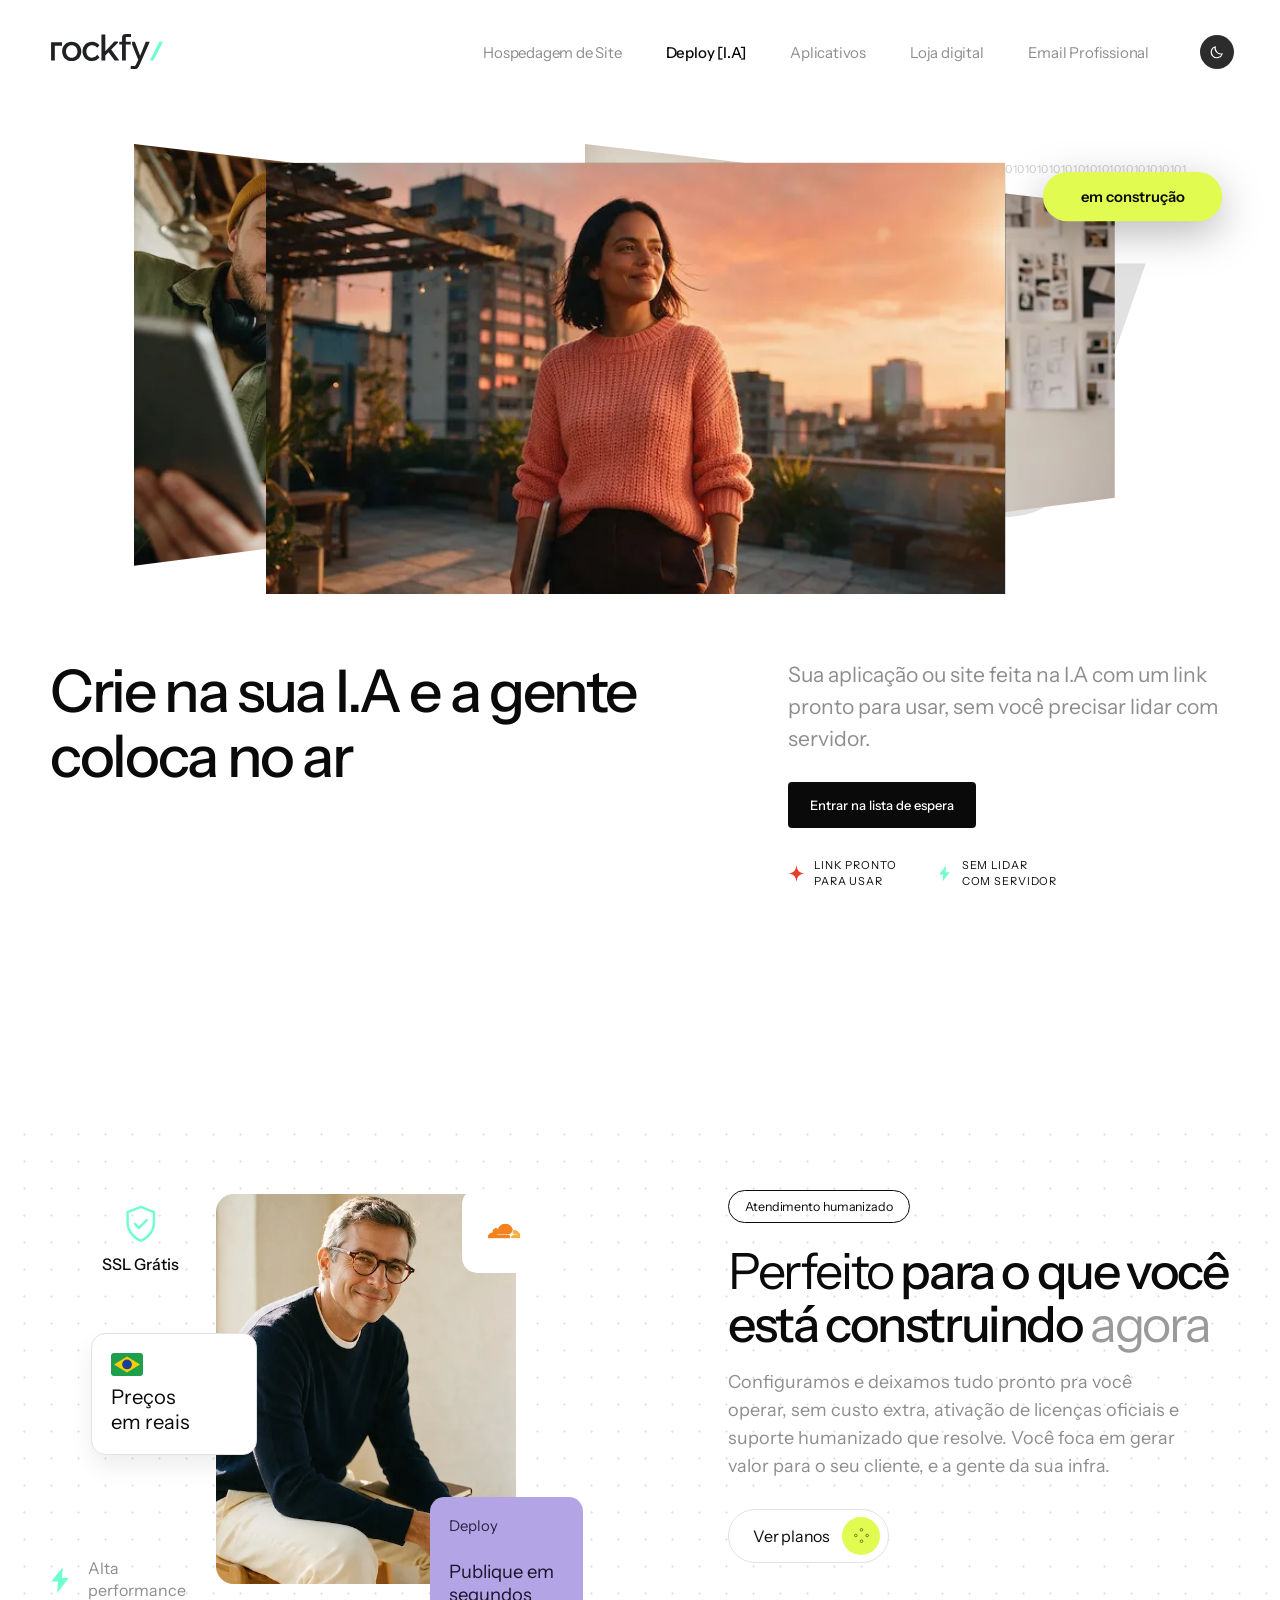
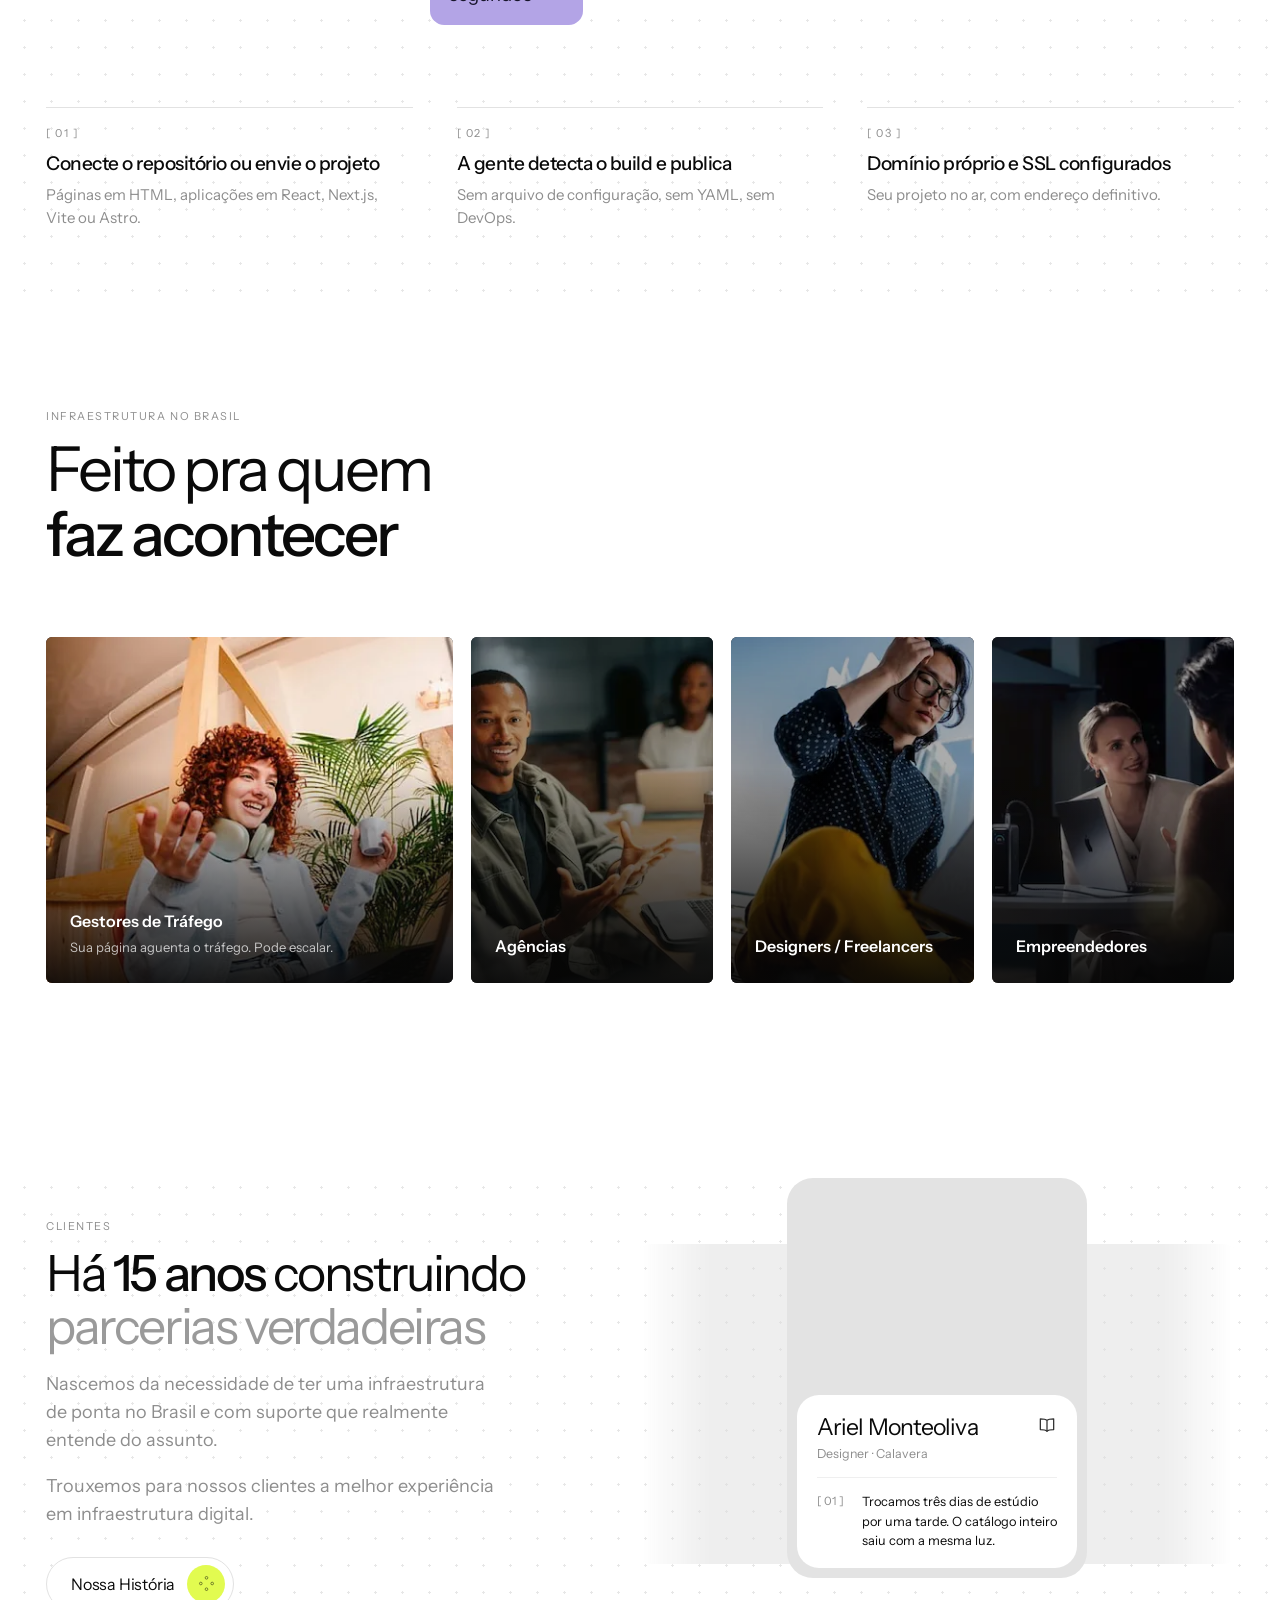
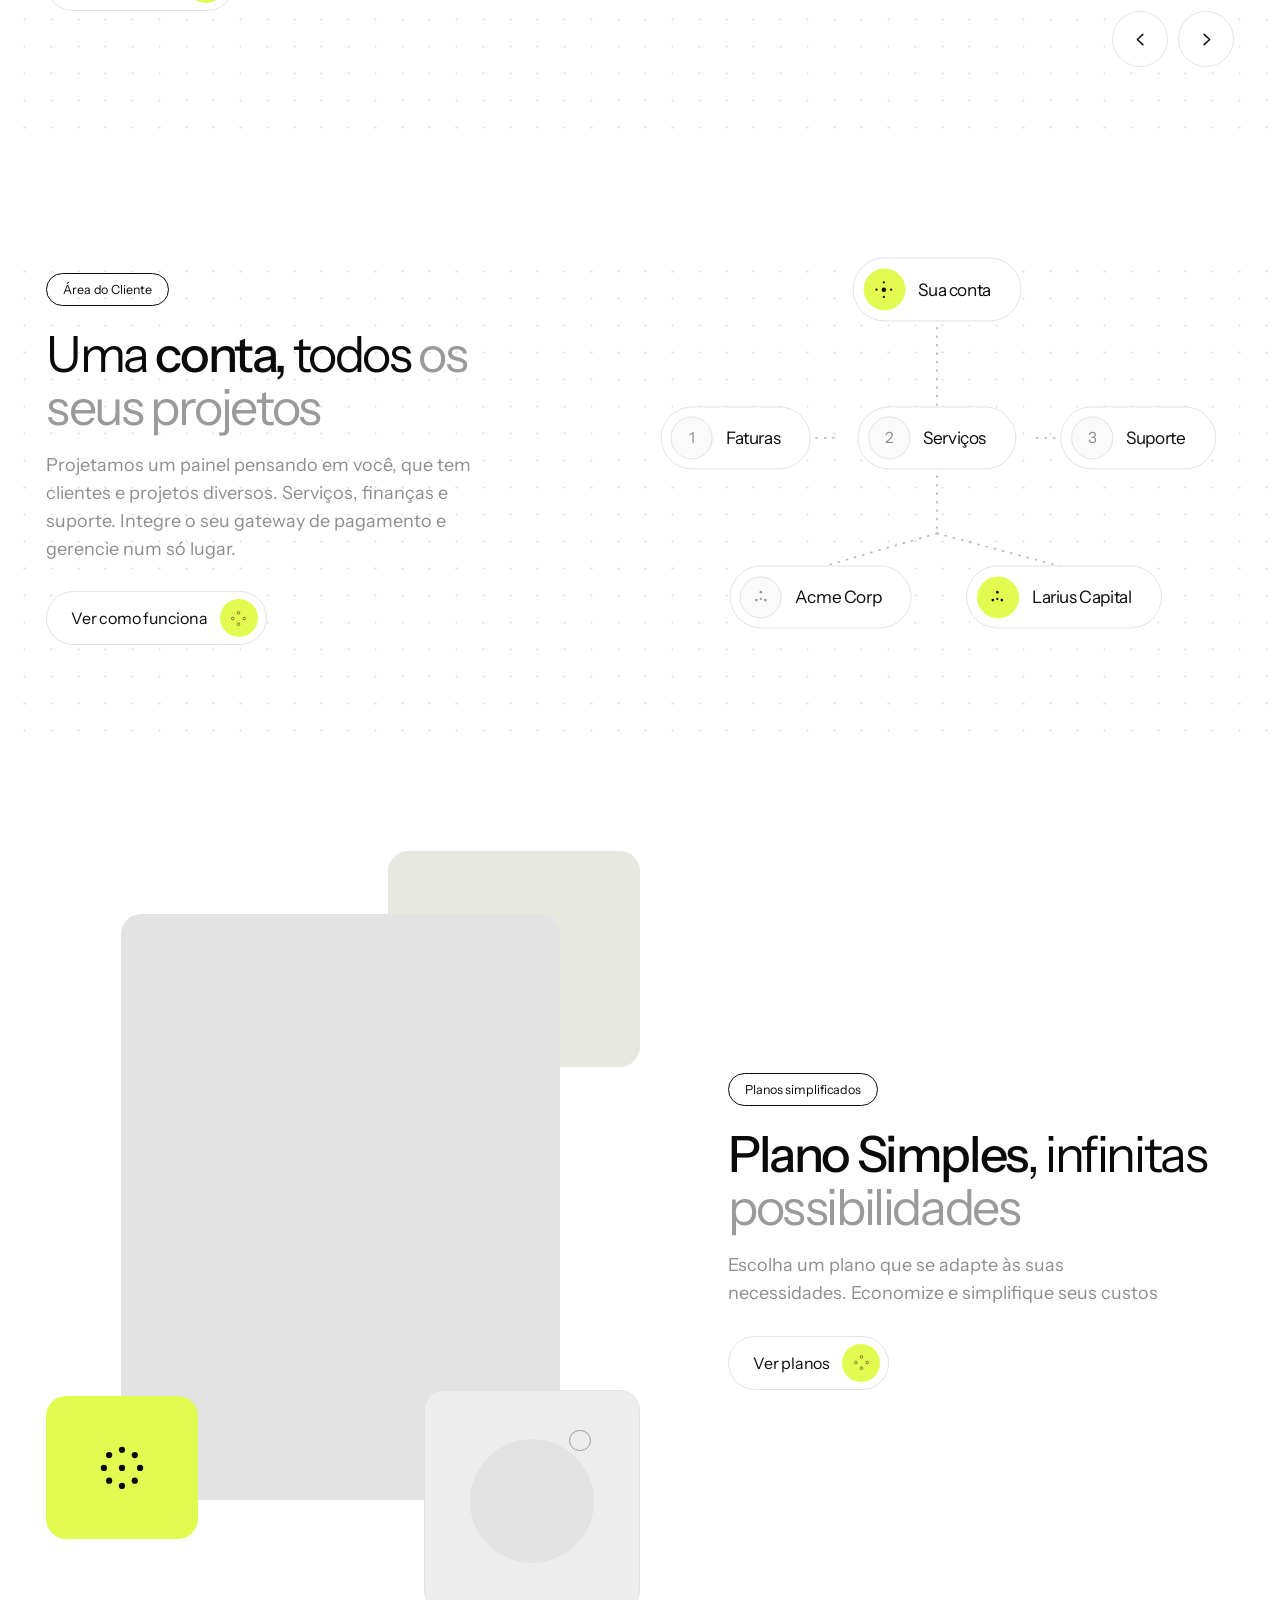
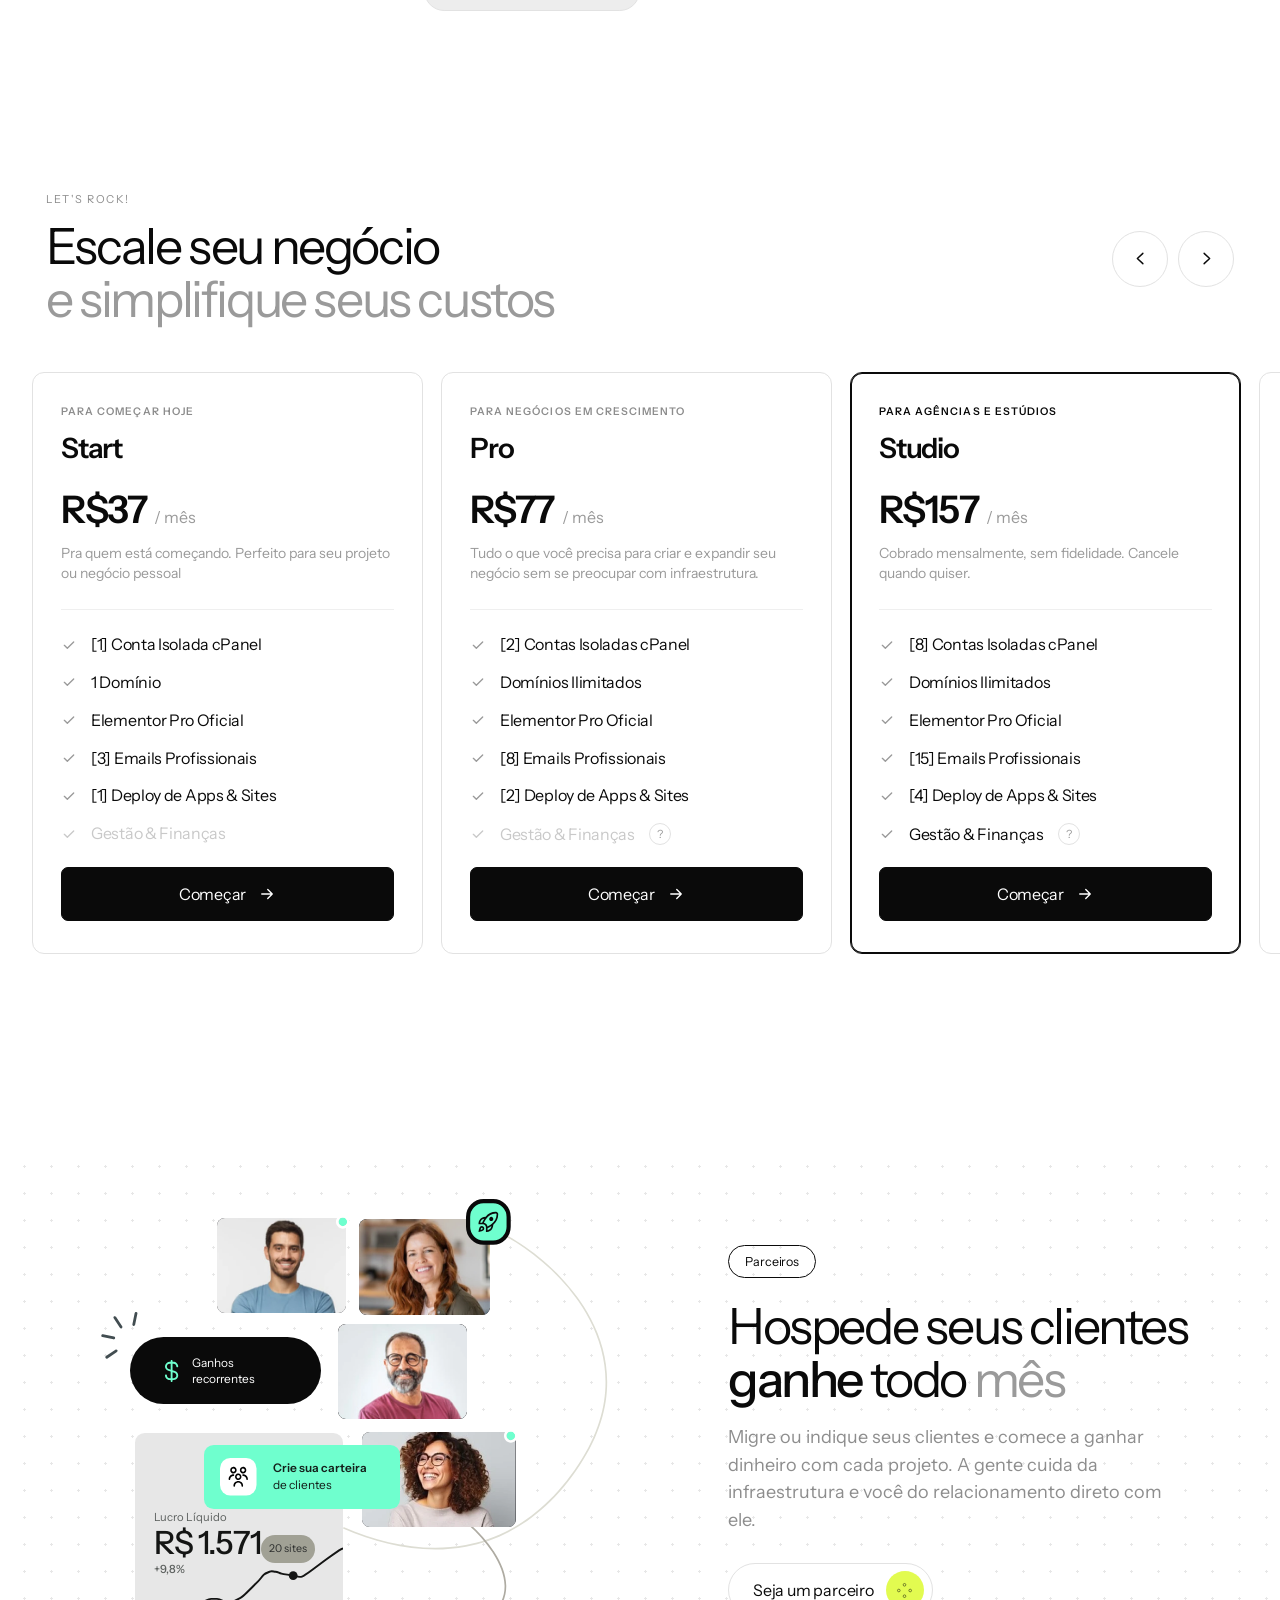
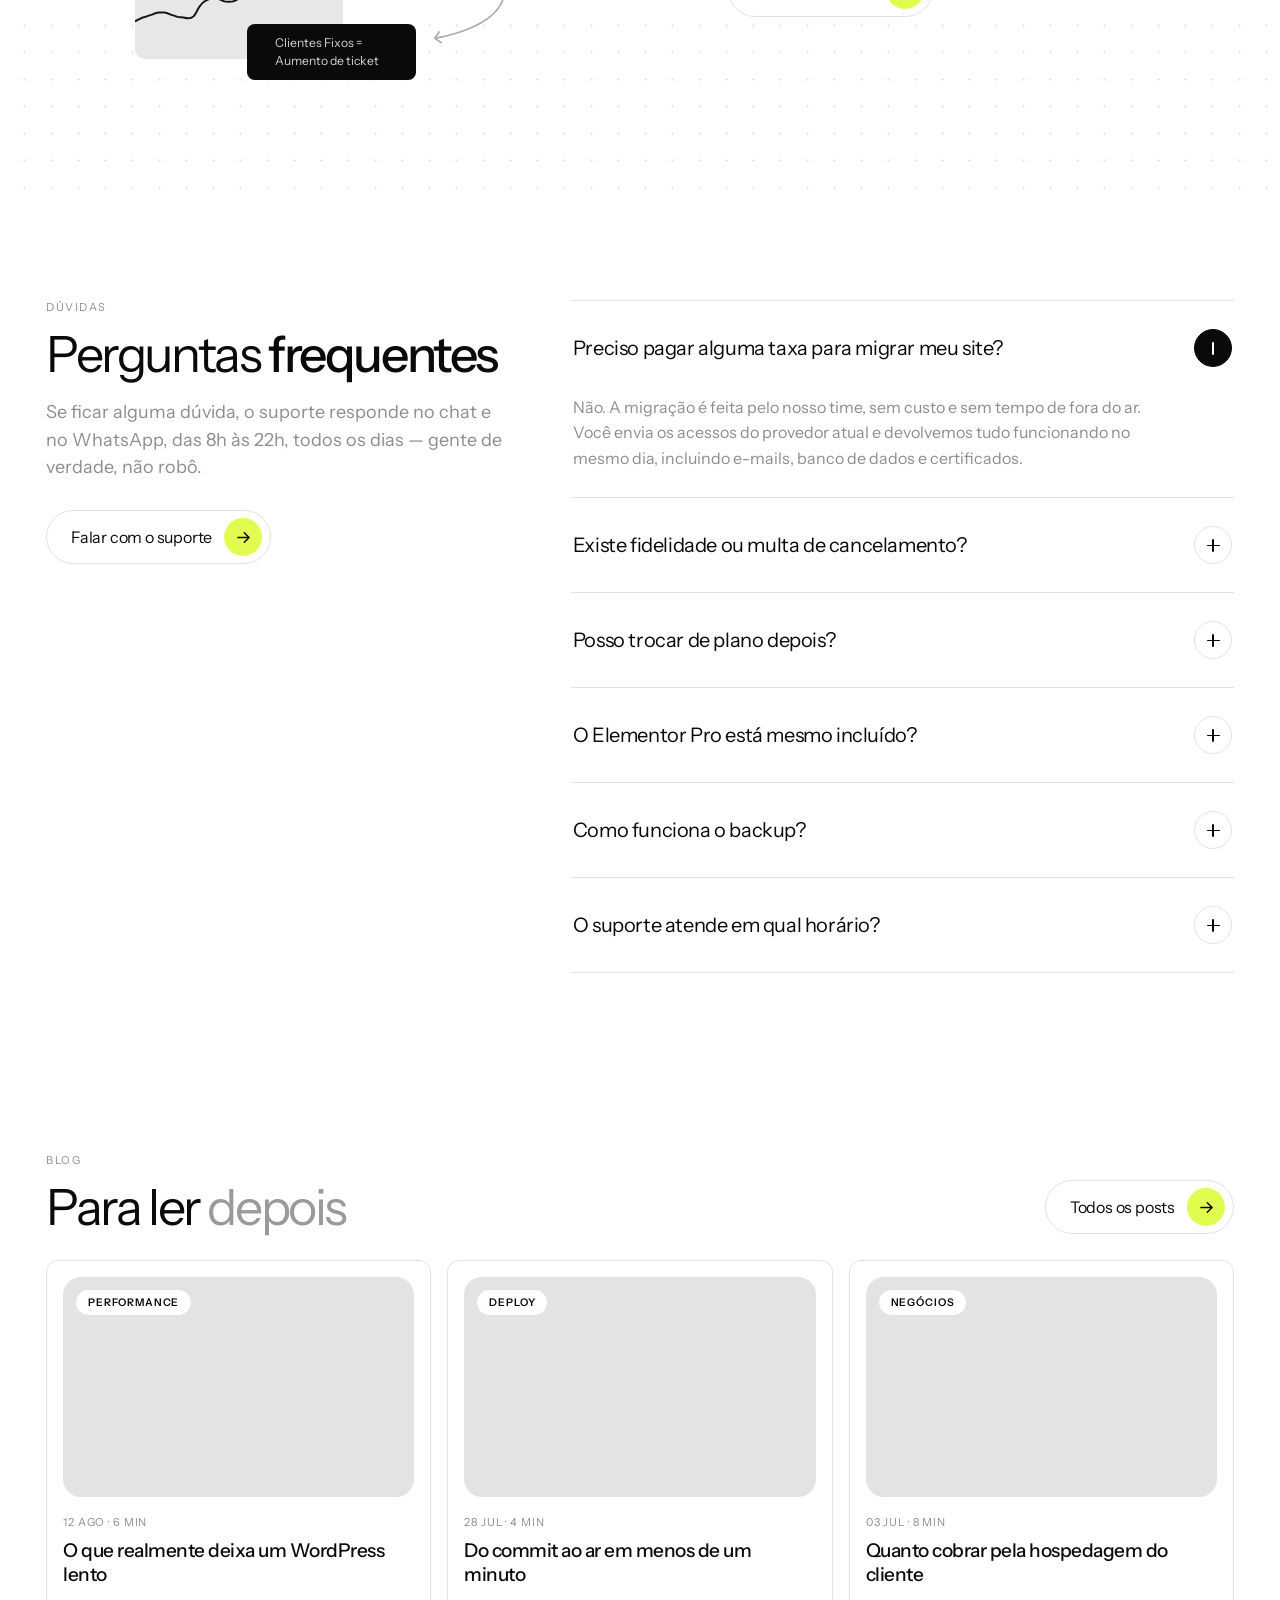
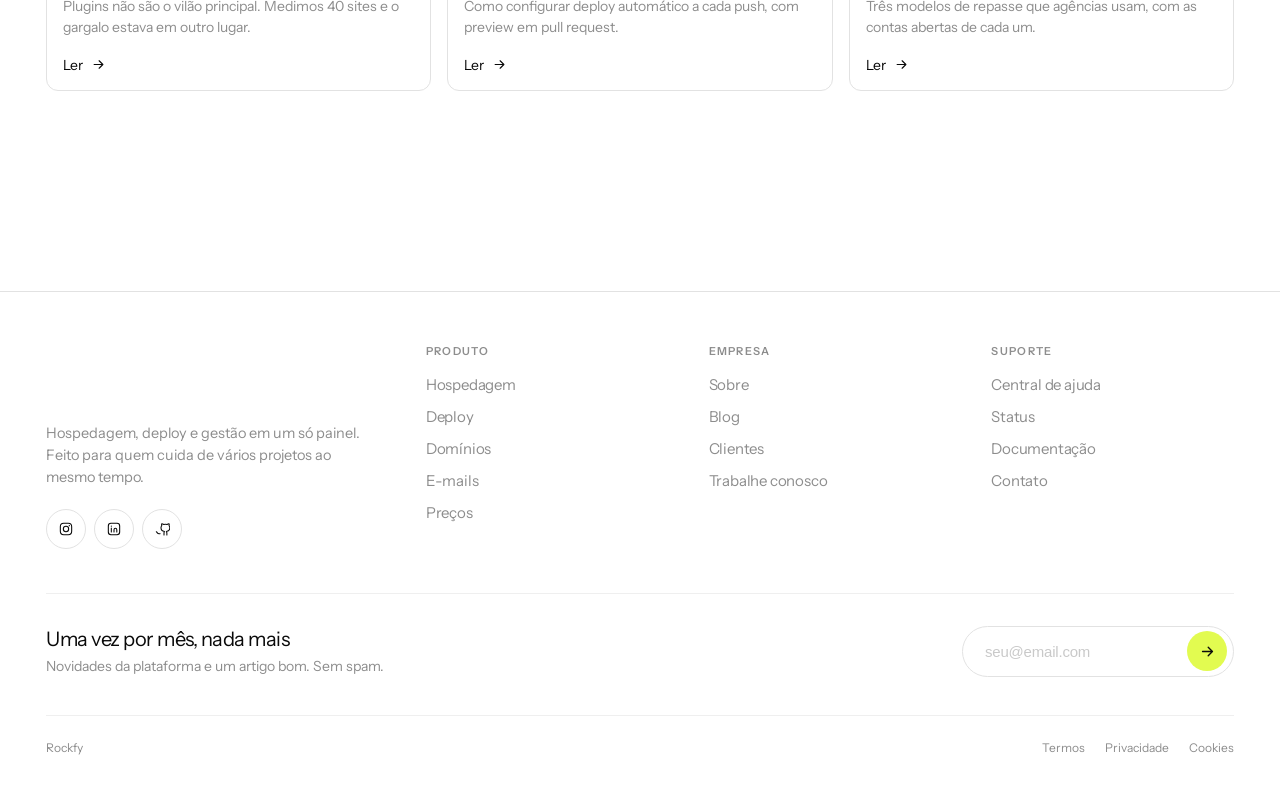
==== commit 7bf1566f: "ajustes de paginas" ====
--- a/deploy.html
+++ b/deploy.html
@@ -144,11 +144,11 @@
         <text class="fg" x="72" y="88" font-family="Helvetica,Arial" font-size="15">®</text>
       </svg></a>
     <nav class="topnav">
-      <a href="#">Hospedagem de Site</a>
+      <a href="hospedagem-elementor-pro.html">Hospedagem de Site</a>
       <a href="deploy.html" class="is-on" aria-current="page">Deploy [I.A]</a>
       <a href="#">Aplicativos</a>
-      <a href="#">Loja digital</a>
-      <a href="#">Email Profissional</a>
+      <a href="loja-digital.html">Loja digital</a>
+      <a href="email-profissional.html">Email Profissional</a>
     </nav>
     <nav class="nav">
       <button class="burger" id="menuBtn" aria-label="Abrir menu" aria-expanded="false" aria-controls="mobileMenu"><span></span><span></span></button>
@@ -160,11 +160,11 @@
   <!-- ══════ MENU MOBILE ══════ -->
   <div class="mmenu" id="mobileMenu" hidden>
     <nav class="mmenu__nav" aria-label="Menu principal">
-      <a href="#">Hospedagem de Site</a>
+      <a href="hospedagem-elementor-pro.html">Hospedagem de Site</a>
       <a href="deploy.html" class="is-on" aria-current="page">Deploy [I.A]</a>
       <a href="#">Aplicativos</a>
-      <a href="#">Loja digital</a>
-      <a href="#">Email Profissional</a>
+      <a href="loja-digital.html">Loja digital</a>
+      <a href="email-profissional.html">Email Profissional</a>
     </nav>
   </div>
 <main id="main-content">
@@ -181,7 +181,85 @@
     <div class="deploy-content"><h1 id="deploy-title">Crie na sua I.A e a gente coloca no ar</h1><div class="deploy-pitch"><p>Sua aplicação ou site feita na I.A com um link pronto para usar, sem você precisar lidar com servidor.</p><button class="deploy-cta" type="button">Entrar na lista de espera</button><div class="deploy-features"><div class="deploy-feature"><svg width="17" height="17" viewBox="0 0 24 24" fill="#e8402a" aria-hidden="true"><path d="M12 0c1.05 8.2 3.8 10.95 12 12-8.2 1.05-10.95 3.8-12 12-1.05-8.2-3.8-10.95-12-12C8.2 10.95 10.95 8.2 12 0z"></path></svg><span>Link pronto<br>para usar</span></div><div class="deploy-feature"><svg width="16" height="17" viewBox="0 0 24 24" fill="#6fffce" aria-hidden="true"><path d="M13.6 0 3 13.4h6.2L8.4 24 19 10.2h-6.2L13.6 0z"></path></svg><span>Sem lidar<br>com servidor</span></div></div></div></div>
   </section>
 
-  <!-- ══════ 2 · DEPOIMENTOS ══════ -->
+  <!-- ══════ 2 · COMO FUNCIONA (colagem + passos) ══════ -->
+  <section class="section dotted">
+    <div class="split split--rev">
+      <div>
+        <span class="tagline">Atendimento humanizado</span>
+        <h2 class="title">Perfeito <b>para o que você está construindo</b> <em>agora</em></h2>
+        <p class="para">Configuramos e deixamos tudo pronto pra você operar, sem custo extra, ativação de licenças oficiais e suporte humanizado que resolve. Você foca em gerar valor para o seu cliente, e a gente da sua infra.</p>
+        <button class="cta">
+          Ver planos
+          <span class="badge"><svg viewBox="0 0 40 40"><circle cx="20" cy="8" r="2.8"/><circle cx="32" cy="20" r="2.8"/><circle cx="20" cy="32" r="2.8"/><circle cx="8" cy="20" r="2.8"/></svg></span>
+        </button>
+      </div>
+
+      <div class="wp-collage">
+        <div class="wp-collage__photo">
+          <img src="img/deploy.webp" alt="" aria-hidden="true" width="630" height="821" loading="lazy" decoding="async">
+        </div>
+
+        <div class="wp-fl wp-fl--ssl">
+          <div class="wp-fl-icon">
+            <svg viewBox="0 0 24 24" fill="none" stroke="#6fffce" stroke-width="1.4" stroke-linecap="round" stroke-linejoin="round" aria-hidden="true">
+              <path d="M12 2.2 4.4 5.3v6c0 4.6 3.2 8.8 7.6 10.5 4.4-1.7 7.6-5.9 7.6-10.5v-6L12 2.2z"/>
+              <path d="M8.6 12.1l2.3 2.3 4.5-4.5"/>
+            </svg>
+            <p>SSL Grátis</p>
+          </div>
+        </div>
+
+        <div class="wp-fl wp-fl--logo is-light" aria-hidden="true">
+          <img src="img/cloudflare.webp" alt="" width="64" height="64" loading="lazy" decoding="async">
+        </div>
+
+        <div class="wp-fl wp-fl--latency">
+          <div class="wp-fl-box">
+            <svg class="wp-flag" viewBox="0 0 42 30" aria-hidden="true">
+              <rect width="42" height="30" rx="2" fill="#1f9e4c"/>
+              <path d="M21 4.5 38 15 21 25.5 4 15z" fill="#f5d000"/>
+              <circle cx="21" cy="15" r="6.4" fill="#1c3f97"/>
+            </svg>
+            <p class="wp-fl-box__value">Preços<br>em reais</p>
+          </div>
+        </div>
+
+        <div class="wp-fl wp-fl--resources">
+          <div class="wp-fl-icon">
+            <svg viewBox="0 0 24 24" fill="#6fffce" aria-hidden="true"><path d="M13.6 0 3 13.4h6.2L8.4 24 19 10.2h-6.2L13.6 0z"/></svg>
+            <p>Alta<br>performance</p>
+          </div>
+        </div>
+
+        <div class="wp-fl wp-fl--builder">
+          <div class="wp-fl-box">
+            <p class="wp-fl-box__label">Deploy</p>
+            <p class="wp-fl-box__value">Publique em<br>segundos</p>
+          </div>
+        </div>
+      </div>
+    </div>
+
+    <ol class="steps">
+      <li class="step">
+        <span class="step__n">[ 01 ]</span>
+        <h3 class="step__t">Conecte o repositório ou envie o projeto</h3>
+        <p class="step__d">Páginas em HTML, aplicações em React, Next.js, Vite ou Astro.</p>
+      </li>
+      <li class="step">
+        <span class="step__n">[ 02 ]</span>
+        <h3 class="step__t">A gente detecta o build e publica</h3>
+        <p class="step__d">Sem arquivo de configuração, sem YAML, sem DevOps.</p>
+      </li>
+      <li class="step">
+        <span class="step__n">[ 03 ]</span>
+        <h3 class="step__t">Domínio próprio e SSL configurados</h3>
+        <p class="step__d">Seu projeto no ar, com endereço definitivo.</p>
+      </li>
+    </ol>
+  </section>
+
+  <!-- ══════ 3 · PÚBLICOS ══════ -->
   <section class="section" aria-labelledby="audience-title">
     <div class="voices__head">
       <div>
@@ -225,7 +303,7 @@
     </div>
   </section>
 
-  <!-- ══════ 3 · INVEST IN YOUR PEOPLE ══════ -->
+  <!-- ══════ 4 · CLIENTES ══════ -->
   <section class="section dotted">
     <div class="split">
       <div>
@@ -247,77 +325,8 @@
     </div>
   </section>
 
-  <!-- ══════ 4 · CATÁLOGO / COLAGEM A ══════ -->
-  <section class="section dotted">
-    <div class="split split--rev">
-      <div>
-        <span class="tagline">Atendimento humanizado</span>
-        <h2 class="title">Pode deixar <b>a gente cuida de tudo</b> <em>pra você</em></h2>
-        <p class="para">Escolha o plano que atenda perfeitamente seu negócio. Configuramos e deixamos tudo pronto pra você operar, sem custo extra, ativação de licenças oficiais e suporte humanizado que resolve. Você foca em gerar valor para o seu cliente, e a gente da sua infra.</p>
-        <button class="cta">
-          Ver planos
-          <span class="badge"><svg viewBox="0 0 40 40"><circle cx="20" cy="8" r="2.8"/><circle cx="32" cy="20" r="2.8"/><circle cx="20" cy="32" r="2.8"/><circle cx="8" cy="20" r="2.8"/></svg></span>
-        </button>
-      </div>
-
-      <div class="wp-collage">
-        <div class="wp-collage__photo">
-          <img src="img/hospedagem-gerenciada.webp" alt="" aria-hidden="true" width="464" height="600" loading="lazy" decoding="async">
-        </div>
-
-        <div class="wp-fl wp-fl--ssl">
-          <div class="wp-fl-icon">
-            <svg viewBox="0 0 24 24" fill="none" stroke="#6fffce" stroke-width="1.4" stroke-linecap="round" stroke-linejoin="round" aria-hidden="true">
-              <path d="M12 2.2 4.4 5.3v6c0 4.6 3.2 8.8 7.6 10.5 4.4-1.7 7.6-5.9 7.6-10.5v-6L12 2.2z"/>
-              <path d="M8.6 12.1l2.3 2.3 4.5-4.5"/>
-            </svg>
-            <p>SSL Grátis</p>
-          </div>
-        </div>
-
-        <div class="wp-fl wp-fl--models">
-          <div class="wp-fl-box"><p class="wp-fl-box__label">Licença Oficial</p></div>
-        </div>
-
-        <div class="wp-fl wp-fl--logo" aria-hidden="true">
-          <svg viewBox="0 0 24 24" fill="#a99ee0">
-            <rect x="3" y="3" width="3.6" height="18" rx="1"/>
-            <rect x="9.6" y="3" width="11.4" height="3.6" rx="1"/>
-            <rect x="9.6" y="10.2" width="11.4" height="3.6" rx="1"/>
-            <rect x="9.6" y="17.4" width="11.4" height="3.6" rx="1"/>
-          </svg>
-        </div>
-
-        <div class="wp-fl wp-fl--latency">
-          <div class="wp-fl-box">
-            <p class="wp-fl-box__label">Baixa Latência</p>
-            <svg class="wp-flag" viewBox="0 0 42 30" aria-hidden="true">
-              <rect width="42" height="30" rx="2" fill="#1f9e4c"/>
-              <path d="M21 4.5 38 15 21 25.5 4 15z" fill="#f5d000"/>
-              <circle cx="21" cy="15" r="6.4" fill="#1c3f97"/>
-            </svg>
-            <p class="wp-fl-box__value">Servidor<br>no Brasil</p>
-          </div>
-        </div>
-
-        <div class="wp-fl wp-fl--resources">
-          <div class="wp-fl-icon">
-            <svg viewBox="0 0 24 24" fill="#6fffce" aria-hidden="true"><path d="M13.6 0 3 13.4h6.2L8.4 24 19 10.2h-6.2L13.6 0z"/></svg>
-            <p>Recursos<br>Dedicados</p>
-          </div>
-        </div>
-
-        <div class="wp-fl wp-fl--builder">
-          <div class="wp-fl-box">
-            <p class="wp-fl-box__label">Page Builder</p>
-            <p class="wp-fl-box__value">Elementor<br>Pro Incluso</p>
-          </div>
-        </div>
-      </div>
-    </div>
-  </section>
-
-  <!-- ══════ 5 · DATA GRID ══════ -->
+
+  <!-- ══════ 5 · ÁREA DO CLIENTE ══════ -->
   <section class="section dotted">
     <div class="split split--cta-last">
       <div>
@@ -354,48 +363,12 @@
     </div>
   </section>
 
-  <!-- ══════ 6 · AGENDAMENTO / COLAGEM B ══════ -->
-  <section class="section dotted">
-    <div class="split split--rev">
-      <div>
-        <span class="tagline">Parceiros</span>
-        <h2 class="title">Hospede seus clientes <b>ganhe</b> todo <em>mês</em></h2>
-        <p class="para">Migre ou indique seus clientes e comece a ganhar dinheiro com cada projeto. A gente cuida da infraestrutura e você do relacionamento direto com ele.</p>
-        <button class="cta">
-          Seja um parceiro
-          <span class="badge"><svg viewBox="0 0 40 40"><circle cx="20" cy="8" r="2.8"/><circle cx="32" cy="20" r="2.8"/><circle cx="20" cy="32" r="2.8"/><circle cx="8" cy="20" r="2.8"/></svg></span>
-        </button>
-      </div>
-
-      <div class="collage col-b">
-        <div class="b-lime"></div>
-        <div class="b-photo"></div>
-        <div class="b-ui">
-          <div class="b-ui__inner">
-            <p class="b-ui__label">Adicionar etiquetas (opcional)</p>
-            <div class="b-ui__pill">Novo cliente</div>
-            <div class="b-ui__pill b-ui__pill--ghost">+ Etiqueta</div>
-          </div>
-          <button class="b-ui__btn">Agendar</button>
-        </div>
-        <span class="b-mark">
-          <svg viewBox="0 0 40 40">
-            <circle cx="12" cy="12" r="2.2"/><circle cx="20" cy="12" r="2.2"/><circle cx="28" cy="12" r="2.2"/>
-            <circle cx="12" cy="20" r="2.2"/><circle cx="20" cy="20" r="2.2"/><circle cx="28" cy="20" r="2.2"/>
-            <circle cx="16" cy="28" r="2.2"/><circle cx="24" cy="28" r="2.2"/>
-          </svg>
-        </span>
-        <div class="b-product"><span class="disc"></span></div>
-      </div>
-    </div>
-  </section>
-
-  <!-- ══════ 7 · COLAGEM VERTICAL ══════ -->
+  <!-- ══════ 6 · PLANOS (chamada) ══════ -->
   <section class="section">
     <div class="split split--rev">
       <div>
         <span class="tagline">Planos simplificados</span>
-        <h2 class="title">Um <b>único plano</b>, infinitas <em>possibilidades</em></h2>
+        <h2 class="title"><b>Plano Simples</b>, infinitas <em>possibilidades</em></h2>
         <p class="para">Escolha um plano que se adapte às suas necessidades. Economize e simplifique seus custos</p>
         <button class="cta">
           Ver planos
@@ -418,7 +391,7 @@
     </div>
   </section>
 
-
+  <!-- ══════ 7 · PLANOS (trilho) ══════ -->
 <section class="section">
     <div class="head">
       <div>
@@ -437,6 +410,68 @@
 
     <div class="rail" id="rail"></div>
     <div class="dots" id="plansDots"></div>
+  </section>
+
+  <!-- ══════ 8 · PARCEIROS ══════ -->
+  <section class="section dotted">
+    <div class="split split--rev">
+      <div>
+        <span class="tagline">Parceiros</span>
+        <h2 class="title">Hospede seus clientes <b>ganhe</b> todo <em>mês</em></h2>
+        <p class="para">Migre ou indique seus clientes e comece a ganhar dinheiro com cada projeto. A gente cuida da infraestrutura e você do relacionamento direto com ele.</p>
+        <button class="cta">
+          Seja um parceiro
+          <span class="badge"><svg viewBox="0 0 40 40"><circle cx="20" cy="8" r="2.8"/><circle cx="32" cy="20" r="2.8"/><circle cx="20" cy="32" r="2.8"/><circle cx="8" cy="20" r="2.8"/></svg></span>
+        </button>
+      </div>
+
+      <div class="rc-collage" aria-hidden="true">
+        <img class="rc-arc" src="img/r-arc.svg" alt="" width="318" height="378" loading="lazy" decoding="async">
+        <img class="rc-arrow" src="img/r-arrow.svg" alt="" width="86" height="141" loading="lazy" decoding="async">
+
+        <div class="rc-shot rc-shot--a">
+          <img class="rc-media" src="img/hospedagem-para-agencia1.webp" alt="" width="600" height="360" loading="lazy" decoding="async">
+          <img class="rc-dotmark" src="img/r-dot.svg" alt="" width="17" height="17" loading="lazy">
+        </div>
+        <div class="rc-shot rc-shot--b">
+          <img class="rc-media" src="img/hospedagem-para-agencia2.webp" alt="" width="600" height="360" loading="lazy" decoding="async">
+        </div>
+        <div class="rc-shot rc-shot--c">
+          <img class="rc-media" src="img/hospedagem-para-agencia3.webp" alt="" width="600" height="360" loading="lazy" decoding="async">
+        </div>
+        <div class="rc-shot rc-shot--d">
+          <img class="rc-media" src="img/hospedagem-para-agencia4.webp" alt="" width="600" height="360" loading="lazy" decoding="async">
+          <img class="rc-dotmark" src="img/r-dot.svg" alt="" width="17" height="17" loading="lazy">
+        </div>
+
+        <img class="rc-rocket" src="img/r-rocket.svg" alt="" width="54" height="54" loading="lazy" decoding="async">
+        <img class="rc-dashes" src="img/r-dashes.svg" alt="" width="49" height="68" loading="lazy" decoding="async">
+
+        <div class="rc-gains">
+          <img class="rc-ico" src="img/r-money.svg" alt="" width="16" height="26" loading="lazy">
+          <p>Ganhos<br>recorrentes</p>
+        </div>
+
+        <div class="rc-dash">
+          <img class="rc-chart" src="img/r-chart.svg" alt="" width="213" height="233" loading="lazy" decoding="async">
+          <div class="rc-info">
+            <p class="rc-lbl">Lucro Líquido</p>
+            <p class="rc-val" data-counter="1571" data-counter-prefix="R$ ">R$ 1.571</p>
+            <p class="rc-dlt">+9,8%</p>
+          </div>
+          <span class="rc-tag">20 sites</span>
+        </div>
+
+        <div class="rc-wallet">
+          <img class="rc-ic" src="img/r-clients.svg" alt="" width="43" height="43" loading="lazy">
+          <p><b>Crie sua carteira</b><br>de clientes</p>
+        </div>
+
+        <div class="rc-ticket">
+          <p>Clientes Fixos =<br>Aumento de ticket</p>
+        </div>
+      </div>
+    </div>
   </section>
 
 
@@ -580,10 +615,10 @@
       <div class="footer__col">
         <h4>Produto</h4>
         <ul>
-          <li><a href="#">Hospedagem</a></li>
+          <li><a href="hospedagem-wordpress.html">Hospedagem</a></li>
           <li><a href="deploy.html">Deploy</a></li>
           <li><a href="#">Domínios</a></li>
-          <li><a href="#">E-mails</a></li>
+          <li><a href="email-profissional.html">E-mails</a></li>
           <li><a href="#">Preços</a></li>
         </ul>
       </div>
--- a/styles.css
+++ b/styles.css
@@ -130,6 +130,23 @@
    Os elementos são posicionados em cqw (% da LARGURA), então mudar a
    altura só ajusta a moldura — nada reposiciona nem corta. */
 .hero-slot [data-hero-panel]{aspect-ratio:1071/417}
+/* Páginas de serviço: um hero só. A arte de cada um termina numa altura
+   diferente dentro da moldura padronizada, então o vão até o texto ia de
+   78px (wordpress) a 221px (elementor). A compensação abaixo aproxima esse
+   vão do da página de deploy (~56px). Em %, que resolve contra a largura
+   do slot — escala junto com a página. */
+@media (min-width:900px){
+  .hero-slot--page [data-hero-panel="wordpress"]{margin-bottom:-1.5%}
+  .hero-slot--page [data-hero-panel="email"]{margin-bottom:-4.2%}
+  .hero-slot--page [data-hero-panel="loja"]{margin-bottom:-7.7%}
+  .hero-slot--page [data-hero-panel="elementor"]{margin-bottom:-11.5%}
+}
+/* no mobile a composição muda (foto centralizada, wordmark maior), então a
+   folga é outra — elementor e wordpress precisam de um ajuste próprio */
+@media (max-width:899px){
+  .hero-slot--page [data-hero-panel="elementor"]{margin-bottom:-9%}
+  .hero-slot--page [data-hero-panel="wordpress"]{margin-bottom:-1.8%}
+}
 @media (max-width:640px){.hero-slot [data-hero-panel]{aspect-ratio:640/400}}
 
 .wp-hero{
@@ -508,7 +525,7 @@
     padding-inline:var(--gutter);
   }
   .audience-row::-webkit-scrollbar{display:none}
-  .audience-card{flex:0 0 min(78vw,340px);height:clamp(170px,44vw,230px);scroll-snap-align:start}
+  .audience-card{flex:0 0 min(78vw,340px);height:clamp(240px,78vw,330px);scroll-snap-align:start}
   .audience-card.is-active{flex-grow:0}
   .audience-card__media{filter:brightness(.9)}
   .audience-card__desc{max-height:4.5em;opacity:1;transform:none;margin-top:6px}
@@ -611,6 +628,16 @@
   .lj-hero__pill--pedido img{width:3.1cqw;height:3.1cqw}
 }
 
+/* ── PASSOS (faixa de 3, na seção "a gente cuida de tudo") ──
+   Numeração no idioma que o projeto já usa: [ 01 ], como em .slide__idx
+   e nos itens de plano. Tipografia espelha os cards de post. */
+.steps{list-style:none;display:grid;gap:30px;margin-top:clamp(44px,5vw,64px)}
+@media (min-width:900px){.steps{grid-template-columns:repeat(3,1fr);gap:clamp(28px,3.4vw,48px)}}
+.step{border-top:1.4px solid var(--line);padding-top:18px}
+.step__n{display:block;font-size:11px;letter-spacing:.14em;text-transform:uppercase;color:var(--gray-600)}
+.step__t{margin-top:12px;font-size:19px;font-weight:500;letter-spacing:-.5px;line-height:1.25}
+.step__d{margin-top:9px;font-size:15px;line-height:1.5;color:var(--gray-600);max-width:34ch}
+
 /* ── COLAGEM Elementor (migrada de _local: .promise > .collage) ──
    O original vivia numa seção escura; aqui a seção acompanha o tema,
    então os rótulos que assumiam fundo escuro passaram a usar tokens. */
@@ -628,7 +655,10 @@
   left:70%;top:14.8%;width:14.2%;aspect-ratio:1;
   display:grid;place-items:center;background:#34324a;border-radius:2.6cqw;
 }
-.wp-fl--logo svg{width:42%;height:auto;display:block}
+.wp-fl--logo svg,.wp-fl--logo img{width:42%;height:auto;display:block}
+/* na página de Deploy o slot traz a marca do parceiro (Cloudflare), que é
+   colorida e pede fundo neutro — ao contrário do roxo do Elementor */
+.wp-fl--logo.is-light{background:#fff}
 .wp-fl--latency{left:7.5%;top:41.9%;width:28%}
 .wp-fl--resources{left:.4%;top:84.2%;width:26%}
 .wp-fl--builder{left:64.6%;top:72.8%;width:25.8%}
@@ -658,6 +688,8 @@
 .wp-fl--latency .wp-fl-box__label{color:var(--gray-600)}
 .wp-fl--latency .wp-fl-box__value{color:var(--ink);margin-top:1.4cqw}
 .wp-fl--latency .wp-flag{display:block;width:5.4cqw;height:auto;margin-top:2.4cqw;border-radius:.5cqw}
+/* na variante do Deploy a caixa começa pela bandeira (sem rótulo acima) */
+.wp-fl--latency .wp-flag:first-child{margin-top:0}
 .wp-fl--builder .wp-fl-box{background:#b3a4e6}
 .wp-fl--builder .wp-fl-box__label{color:#2a2542}
 .wp-fl--builder .wp-fl-box__value{color:#17142b;font-size:3.1cqw;margin-top:4cqw}
@@ -665,29 +697,77 @@
 @media (min-width:900px){.wp-collage{margin-top:0}}
 
 /* — colagem B (agendamento) — */
-.col-b{aspect-ratio:542/567}
-.b-photo{left:24.7%;top:32.3%;width:49.1%;height:49.6%;background:var(--ph);border-radius:var(--r-sm);z-index:2}
-.b-lime{left:64.9%;top:20.6%;width:29.3%;height:29.6%;background:var(--accent);border-radius:2.6cqi;z-index:1;animation:float 7s ease-in-out infinite}
-.b-mark{
-  left:10.7%;top:69.1%;width:23.6%;height:21.5%;z-index:3;background:var(--surface);
-  border:1.4px solid var(--line);border-radius:2.6cqi;display:grid;place-items:center;
-}
-.b-mark svg{width:42%;height:42%;fill:var(--ink)}
-.b-product{
-  left:68.6%;top:70.7%;width:31.4%;height:29.3%;z-index:3;background:var(--ph-2);
-  border:1.4px solid var(--line);border-radius:2.6cqi;display:grid;place-items:center;
-}
-.b-ui{left:0;top:0;width:39.9%;height:32.6%;z-index:4;background:var(--frame);border-radius:3.4cqi;padding:2.2cqi;animation:float 8.5s ease-in-out infinite .7s}
-.b-ui__inner{background:var(--surface);border-radius:2.4cqi;padding:2.6cqi 2.6cqi 5.4cqi;height:100%}
-.b-ui__label{font-size:max(9px,2cqi);color:var(--gray-600)}
-.b-ui__pill{display:flex;align-items:center;justify-content:center;border:1.2px solid var(--line);border-radius:var(--r-pill);padding:1.5cqi 2cqi;margin-top:1.8cqi;font-size:max(9px,2.2cqi)}
-.b-ui__pill--ghost{color:var(--gray-300);border-style:dashed}
-.b-ui__btn{
-  position:absolute;left:6.4cqi;right:6.4cqi;bottom:3.6cqi;background:var(--accent);
-  color:var(--on-accent);border:0;border-radius:2cqi;padding:2.2cqi;
-  font-size:max(11px,3.1cqi);font-weight:500;letter-spacing:-.4px;cursor:pointer;transition:transform var(--t);
-}
-.b-ui__btn:hover{transform:translateY(-1px)}
+/* ── COLAGEM renda recorrente (migrada de _local: .collage2 / StatBand) ──
+   Medidas do design isolado 611x594, em % e cqw — nada com tamanho fixo.
+   O original vivia numa faixa escura; as pílulas escuras passaram a usar
+   os tokens, então acompanham o tema. O painel do gráfico segue claro nos
+   dois temas, porque o r-chart.svg é traçado em quase-preto. */
+.rc-collage{position:relative;container-type:inline-size;width:100%;aspect-ratio:611/594;margin-top:38px}
+@media (min-width:900px){.rc-collage{margin-top:0}}
+
+.rc-shot{position:absolute;z-index:1;border-radius:1.31cqw;background:#26262a;overflow:hidden}
+.rc-media{width:100%;height:100%;object-fit:cover;display:block;border-radius:1.31cqw}
+.rc-dotmark{position:absolute;left:91.75%;top:-2.6%;width:2.36cqw;height:auto;z-index:3}
+.rc-shot--a{left:28.81%;top:13.13%;width:21.77%;height:16.5%;overflow:visible}
+.rc-shot--b{left:52.7%;top:13.3%;width:22.09%;height:16.67%}
+.rc-shot--c{left:49.1%;top:31.48%;width:21.77%;height:16.5%}
+.rc-shot--d{left:53.19%;top:50.17%;width:26.02%;height:16.5%;overflow:visible}
+
+.rc-rocket{position:absolute;left:70.65%;top:9.87%;width:7.69%;height:auto;z-index:3}
+.rc-dashes{position:absolute;left:8.61%;top:28.45%;width:6.89%;height:auto;z-index:2}
+/* arco que sai do foguete e termina atrás do painel */
+.rc-arc{position:absolute;left:50.08%;top:16.18%;width:44.5%;height:auto;z-index:0;pointer-events:none}
+/* seta que nasce atrás da foto e aponta para o ticket */
+.rc-arrow{position:absolute;left:65.3%;top:66.23%;width:12.24%;height:auto;z-index:0;pointer-events:none}
+
+.rc-gains{
+  position:absolute;left:14.08%;top:33.84%;width:32.08%;height:11.62%;z-index:2;
+  display:flex;align-items:center;gap:2.29cqw;padding-left:5.89cqw;
+  border-radius:999px;background:var(--ink);
+}
+.rc-gains .rc-ico{width:2.29cqw;height:auto;flex:0 0 auto}
+.rc-gains p{margin:0;font-size:2cqw;line-height:1.32;color:var(--on-ink)}
+
+.rc-wallet{
+  position:absolute;left:26.68%;top:52.53%;width:33.06%;height:11.11%;z-index:3;
+  display:flex;align-items:center;gap:2.62cqw;padding-left:2.62cqw;
+  border-radius:1.64cqw;background:#6fffce;
+}
+.rc-wallet .rc-ic{width:6.3cqw;height:auto;flex:0 0 auto}
+.rc-wallet p{margin:0;font-size:2cqw;line-height:1.4;color:#14201b}
+.rc-wallet p b{font-weight:600}
+
+.rc-ticket{
+  position:absolute;left:33.88%;top:83.5%;width:28.48%;height:9.6%;z-index:3;
+  display:grid;align-items:center;padding-left:4.75cqw;
+  border-radius:1.31cqw;background:var(--ink);
+}
+.rc-ticket p{margin:0;font-size:2.05cqw;line-height:1.45;color:var(--on-ink);opacity:.82}
+
+/* painel claro com o gráfico */
+.rc-dash{
+  position:absolute;left:15.06%;top:50.34%;width:34.86%;height:39.23%;z-index:1;
+  border-radius:1.64cqw;background:#e7e7e7;overflow:hidden;
+}
+.rc-dash .rc-chart{position:absolute;inset:0;width:100%;height:100%}
+.rc-info{position:absolute;left:3.11cqw;right:3.11cqw;top:13.26cqw}
+.rc-lbl{margin:0;font-size:1.9cqw;line-height:1.1;color:#5c605e}
+.rc-val{margin:.55cqw 0 0;font-size:5.4cqw;font-weight:500;line-height:1;letter-spacing:-.03em;color:#141514}
+.rc-dlt{margin:.67cqw 0 0;font-size:1.9cqw;line-height:1.1;font-weight:500;color:#5c605e}
+.rc-tag{
+  position:absolute;left:60.56%;top:45.06%;width:9.17cqw;height:4.75cqw;z-index:2;
+  display:grid;place-items:center;border-radius:999px;background:#a1a195;
+  font-size:1.8cqw;line-height:1;color:#2e302f;white-space:nowrap;
+}
+
+/* entrada das duas pílulas, junto com a contagem do número */
+@media (prefers-reduced-motion:no-preference){
+  .rc-collage.is-ready .rc-gains,
+  .rc-collage.is-ready .rc-wallet{opacity:0;transform:translateY(1.8cqw) scale(.96)}
+  .rc-collage.is-ready.is-animating .rc-gains{animation:rc-in .65s cubic-bezier(.22,.68,.24,1) .5s forwards}
+  .rc-collage.is-ready.is-animating .rc-wallet{animation:rc-in .65s cubic-bezier(.22,.68,.24,1) 1.25s forwards}
+}
+@keyframes rc-in{to{opacity:1;transform:none}}
 
 /* — colagem C (vertical) — */
 .col-c{aspect-ratio:500/640;max-width:500px;margin:38px auto 0}
